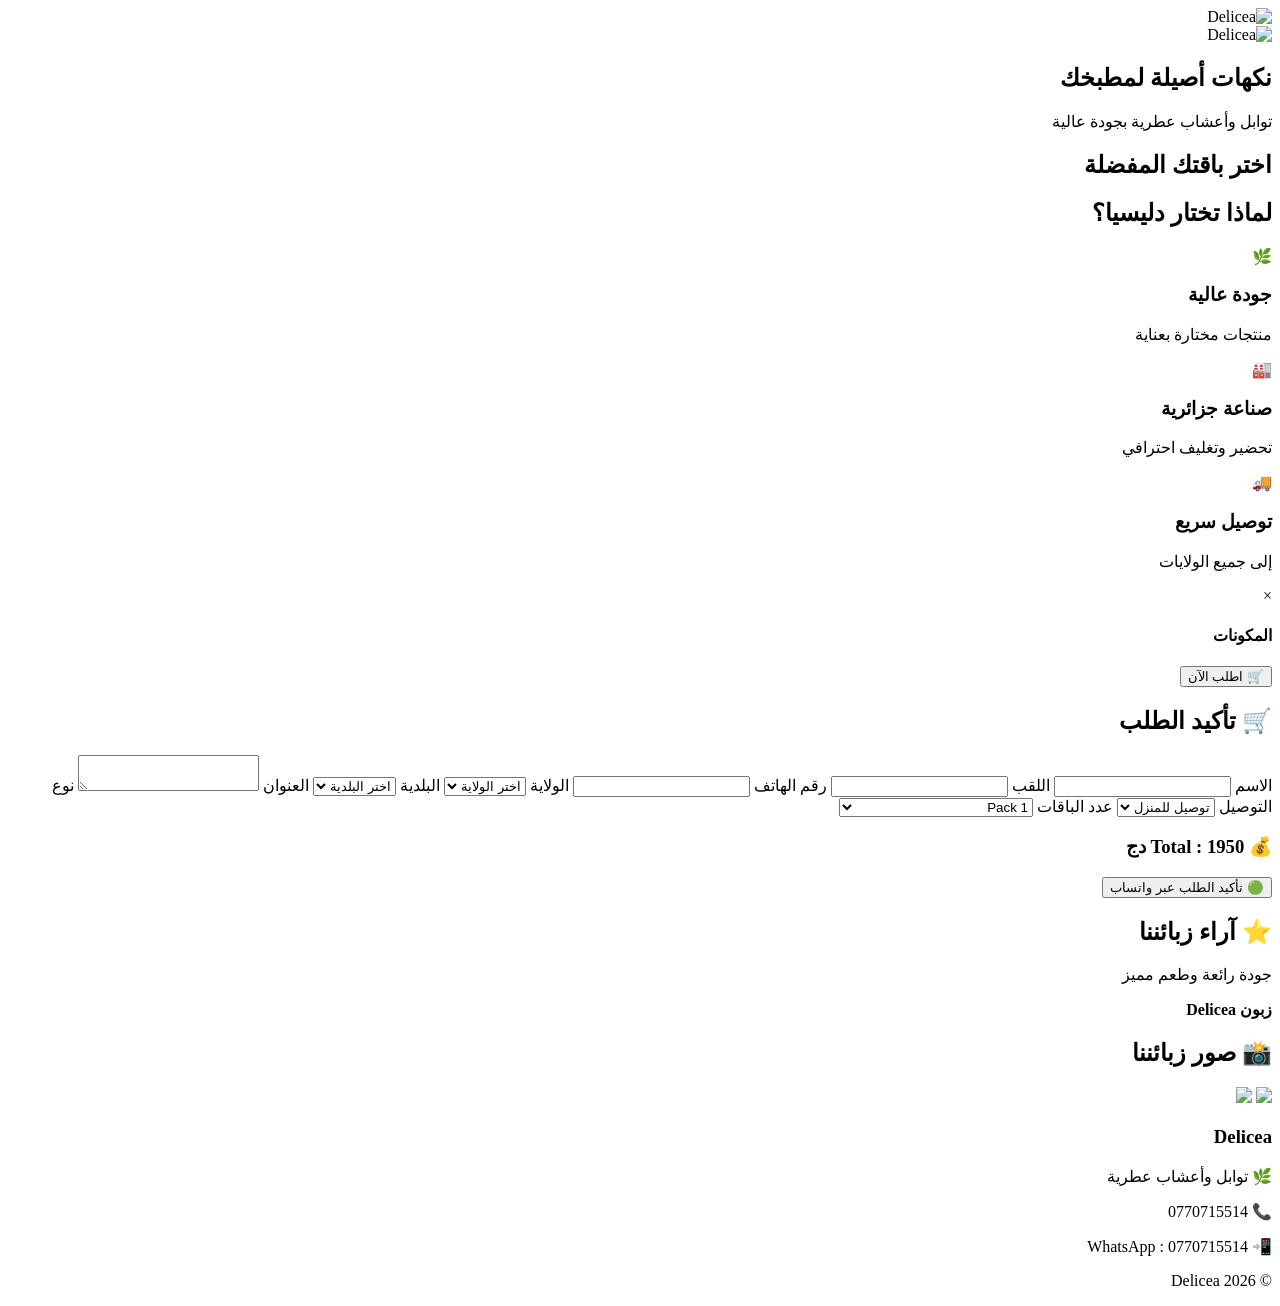
==== index.html @ 6dccf9ee "Update index.html" ====
<!DOCTYPE html>
<html lang="fr" dir="rtl">

<head>

<meta charset="UTF-8">

<meta name="viewport" content="width=device-width, initial-scale=1.0">

<title>Delicea - Épices & Saveurs</title>

<link rel="stylesheet" href="css/style.css">

</head>


<body>


<!-- LOGO -->

<header>

<div class="logo">

<img src="images/logo.png" alt="Delicea">

</div>

</header>





<!-- BANNIERE -->

<section class="banner">

<img src="images/banner.jpg" alt="Delicea">

<div class="banner-text">

<h1>
نكهات أصيلة لمطبخك
</h1>

<p>
توابل وأعشاب عطرية بجودة عالية
</p>

</div>

</section>






<!-- PACKS -->

<section class="packs">

<h2>
اختر باقتك المفضلة
</h2>


<div id="packs-container">

</div>


</section>







<!-- POURQUOI DELICEA -->


<section class="why">


<h2>
لماذا تختار دليسيا؟
</h2>



<div class="why-box">


<div>

🌿

<h3>
جودة عالية
</h3>

<p>
منتجات مختارة بعناية
</p>

</div>




<div>

🏭

<h3>
صناعة جزائرية
</h3>

<p>
تحضير وتغليف احترافي
</p>

</div>




<div>

🚚

<h3>
توصيل سريع
</h3>

<p>
إلى جميع الولايات
</p>

</div>



</div>


</section>









<!-- DETAIL PACK -->

<div id="pack-modal" class="modal">


<div class="modal-content">


<span class="close">
×
</span>


<img id="modal-image">


<h2 id="modal-name"></h2>


<h3 id="modal-price"></h3>


<p id="modal-description"></p>


<h4>
المكونات
</h4>


<ul id="modal-composition">

</ul>



<button id="modal-order">

🛒 اطلب الآن

</button>



</div>


</div>









<!-- COMMANDE -->


<section class="order" id="commande">


<h2>
🛒 تأكيد الطلب
</h2>




<form id="order-form">


<label>
الاسم
</label>

<input id="nom" type="text" required>




<label>
اللقب
</label>

<input id="prenom" type="text" required>





<label>
رقم الهاتف
</label>

<input id="telephone" type="tel" required>





<label>
الولاية
</label>


<select id="wilaya">

<option>
اختر الولاية
</option>

</select>






<label>
البلدية
</label>


<select id="commune">

<option>
اختر البلدية
</option>

</select>







<label>
العنوان
</label>


<textarea id="adresse"></textarea>







<label>
نوع التوصيل
</label>


<select id="livraison">


<option value="home">
توصيل للمنزل
</option>


<option value="point">
نقطة استلام
</option>


</select>







<label>
عدد الباقات
</label>



<select id="quantity">


<option value="1">
1 Pack
</option>


<option value="2">
2 Packs (خصم 20٪ على التوصيل)
</option>


<option value="3">
3 Packs (خصم 30٪ على التوصيل)
</option>


</select>






<h3>

💰 Total :

<span id="total">
1950
</span>

دج

</h3>







<button type="submit">

🟢 تأكيد الطلب عبر واتساب

</button>



</form>


</section>








<!-- AVIS -->


<section class="reviews">


<h2>
⭐ آراء زبائننا
</h2>


<div class="review-box">

<p>
جودة رائعة وطعم مميز
</p>


<strong>
زبون Delicea
</strong>


</div>


</section>







<!-- PHOTOS CLIENTS -->


<section class="customers">


<h2>
📸 صور زبائننا
</h2>



<div id="customer-images">


<img src="images/client1.jpg">


<img src="images/client2.jpg">



</div>


</section>









<!-- FOOTER -->


<footer>


<h3>
Delicea
</h3>


<p>
🌿 توابل وأعشاب عطرية
</p>


<p>
📞 0770715514
</p>


<p>
📲 WhatsApp : 0770715514
</p>


<p>
© Delicea 2026
</p>


</footer>








<!-- JAVASCRIPT -->


<script src="js/wilayas.js"></script>

<script src="js/communes.js"></script>

<script src="js/delivery.js"></script>

<script src="js/packs.js"></script>

<script src="js/app.js"></script>



</body>

</html>
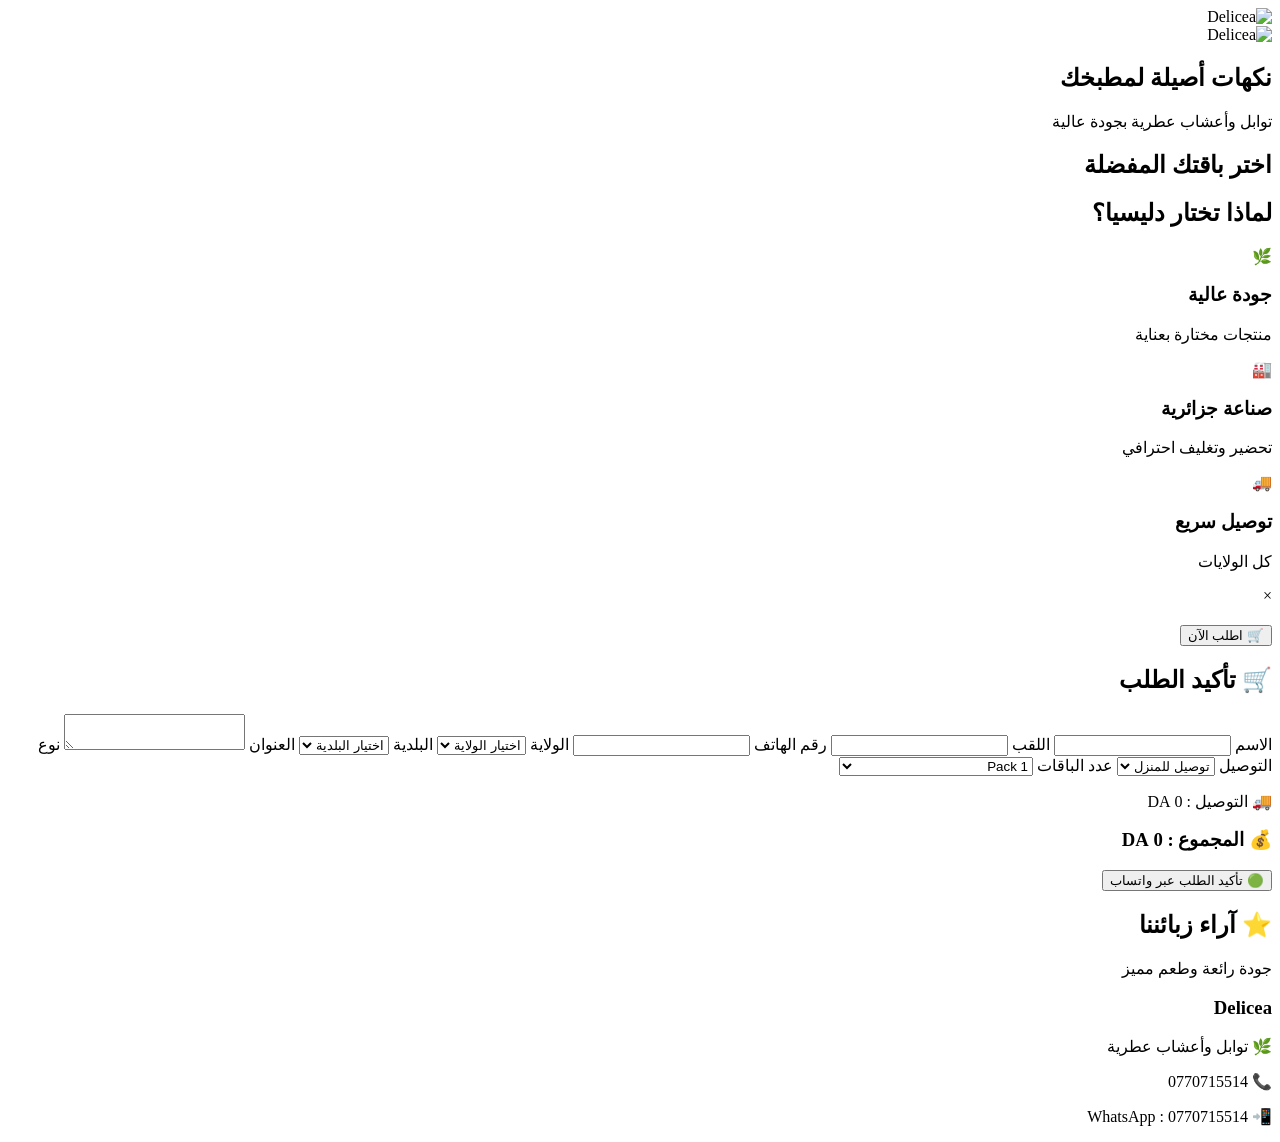
==== commit bc927ca2: "Update index.html" ====
--- a/index.html
+++ b/index.html
@@ -17,8 +17,6 @@
 <body>
 
 
-<!-- LOGO -->
-
 <header>
 
 <div class="logo">
@@ -32,8 +30,6 @@
 
 
 
-
-<!-- BANNIERE -->
 
 <section class="banner">
 
@@ -58,7 +54,6 @@
 
 
 
-<!-- PACKS -->
 
 <section class="packs">
 
@@ -80,69 +75,36 @@
 
 
 
-<!-- POURQUOI DELICEA -->
-
 
 <section class="why">
-
 
 <h2>
 لماذا تختار دليسيا؟
 </h2>
 
 
-
 <div class="why-box">
 
 
 <div>
-
 🌿
-
-<h3>
-جودة عالية
-</h3>
-
-<p>
-منتجات مختارة بعناية
-</p>
-
-</div>
-
-
+<h3>جودة عالية</h3>
+<p>منتجات مختارة بعناية</p>
+</div>
 
 
 <div>
-
 🏭
-
-<h3>
-صناعة جزائرية
-</h3>
-
-<p>
-تحضير وتغليف احترافي
-</p>
-
-</div>
-
-
+<h3>صناعة جزائرية</h3>
+<p>تحضير وتغليف احترافي</p>
+</div>
 
 
 <div>
-
 🚚
-
-<h3>
-توصيل سريع
-</h3>
-
-<p>
-إلى جميع الولايات
-</p>
-
-</div>
-
+<h3>توصيل سريع</h3>
+<p>كل الولايات</p>
+</div>
 
 
 </div>
@@ -157,8 +119,7 @@
 
 
 
-
-<!-- DETAIL PACK -->
+<!-- DETAILS PACK -->
 
 <div id="pack-modal" class="modal">
 
@@ -176,30 +137,17 @@
 
 <h2 id="modal-name"></h2>
 
-
 <h3 id="modal-price"></h3>
 
-
 <p id="modal-description"></p>
 
 
-<h4>
-المكونات
-</h4>
-
-
-<ul id="modal-composition">
-
-</ul>
-
+<ul id="modal-composition"></ul>
 
 
 <button id="modal-order">
-
 🛒 اطلب الآن
-
 </button>
-
 
 
 </div>
@@ -235,7 +183,7 @@
 الاسم
 </label>
 
-<input id="nom" type="text" required>
+<input id="nom" required>
 
 
 
@@ -244,8 +192,7 @@
 اللقب
 </label>
 
-<input id="prenom" type="text" required>
-
+<input id="prenom" required>
 
 
 
@@ -254,7 +201,8 @@
 رقم الهاتف
 </label>
 
-<input id="telephone" type="tel" required>
+<input id="telephone" required>
+
 
 
 
@@ -268,7 +216,7 @@
 <select id="wilaya">
 
 <option>
-اختر الولاية
+اختيار الولاية
 </option>
 
 </select>
@@ -278,6 +226,7 @@
 
 
 
+
 <label>
 البلدية
 </label>
@@ -286,7 +235,7 @@
 <select id="commune">
 
 <option>
-اختر البلدية
+اختيار البلدية
 </option>
 
 </select>
@@ -303,6 +252,7 @@
 
 
 <textarea id="adresse"></textarea>
+
 
 
 
@@ -323,8 +273,8 @@
 </option>
 
 
-<option value="point">
-نقطة استلام
+<option value="bureau">
+مكتب
 </option>
 
 
@@ -336,10 +286,11 @@
 
 
 
+
+
 <label>
 عدد الباقات
 </label>
-
 
 
 <select id="quantity">
@@ -367,16 +318,26 @@
 
 
 
+
+<p>
+🚚 التوصيل :
+<span id="livraison-prix">
+0 DA
+</span>
+</p>
+
+
+
+
+
 <h3>
 
-💰 Total :
+💰 المجموع :
 
 <span id="total">
-1950
+0 DA
 </span>
 
-دج
-
 </h3>
 
 
@@ -392,7 +353,6 @@
 </button>
 
 
-
 </form>
 
 
@@ -403,9 +363,6 @@
 
 
 
-
-
-<!-- AVIS -->
 
 
 <section class="reviews">
@@ -418,15 +375,7 @@
 
 <div class="review-box">
 
-<p>
 جودة رائعة وطعم مميز
-</p>
-
-
-<strong>
-زبون Delicea
-</strong>
-
 
 </div>
 
@@ -438,43 +387,6 @@
 
 
 
-
-<!-- PHOTOS CLIENTS -->
-
-
-<section class="customers">
-
-
-<h2>
-📸 صور زبائننا
-</h2>
-
-
-
-<div id="customer-images">
-
-
-<img src="images/client1.jpg">
-
-
-<img src="images/client2.jpg">
-
-
-
-</div>
-
-
-</section>
-
-
-
-
-
-
-
-
-
-<!-- FOOTER -->
 
 
 <footer>
@@ -500,11 +412,6 @@
 </p>
 
 
-<p>
-© Delicea 2026
-</p>
-
-
 </footer>
 
 
@@ -514,9 +421,9 @@
 
 
 
+
 <!-- JAVASCRIPT -->
 
-
 <script src="js/wilayas.js"></script>
 
 <script src="js/communes.js"></script>
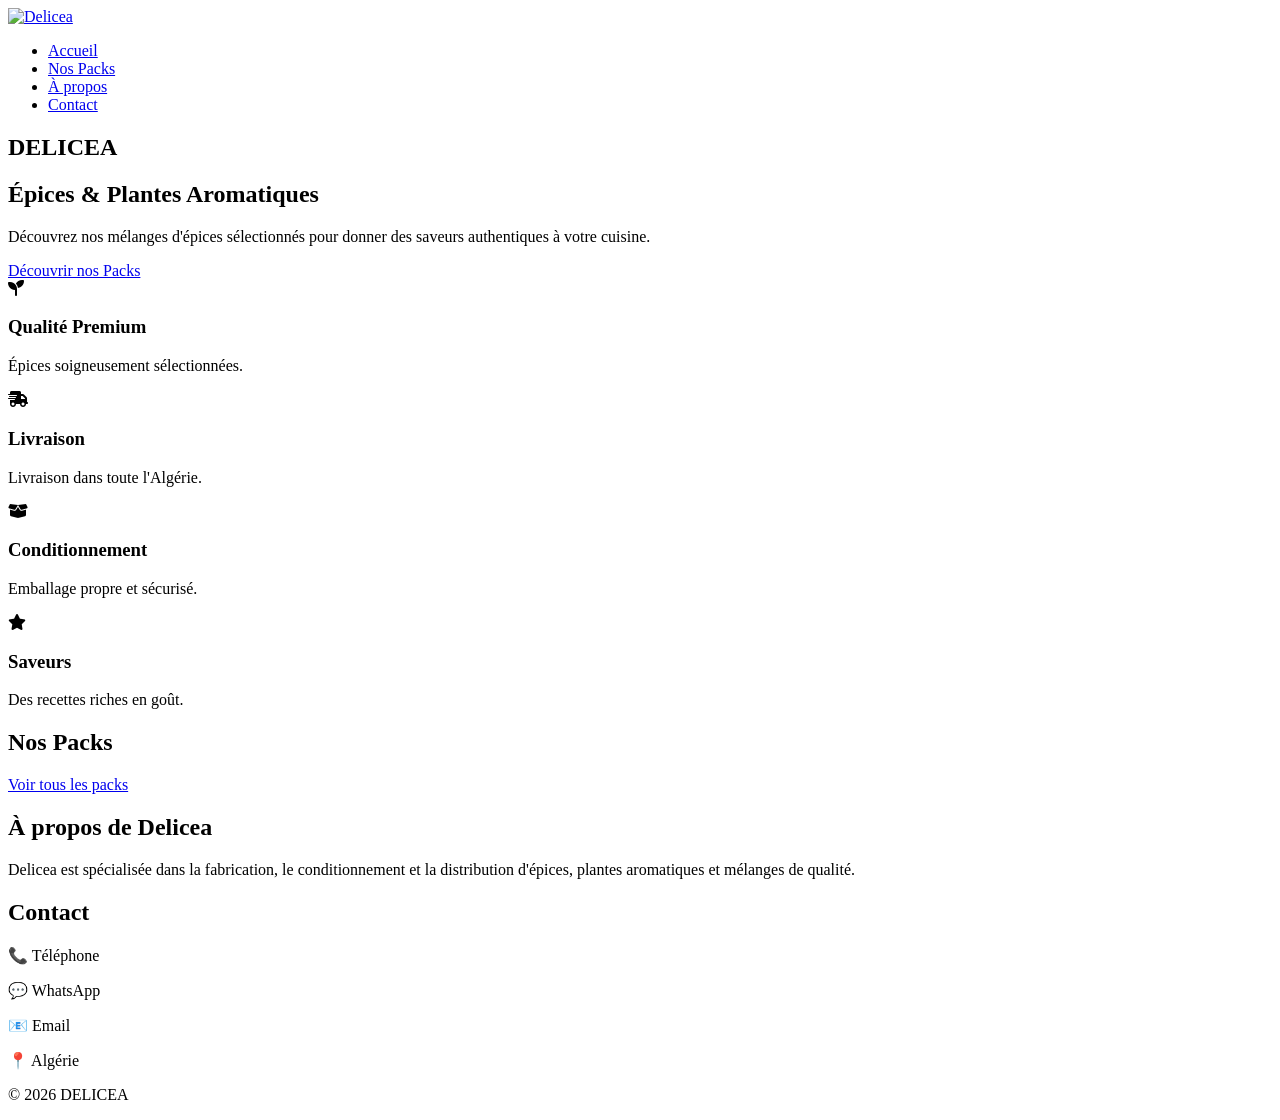
==== commit 372b9597: "Update index.html" ====
--- a/index.html
+++ b/index.html
@@ -1,441 +1,267 @@
 <!DOCTYPE html>
-<html lang="fr" dir="rtl">
-
+<html lang="fr">
 <head>
-
-<meta charset="UTF-8">
-
-<meta name="viewport" content="width=device-width, initial-scale=1.0">
-
-<title>Delicea - Épices & Saveurs</title>
-
-<link rel="stylesheet" href="css/style.css">
-
+    <meta charset="UTF-8">
+    <meta name="viewport" content="width=device-width, initial-scale=1.0">
+
+    <title>Delicea | Épices & Plantes Aromatiques</title>
+
+    <meta name="description" content="Delicea - Fabrication et conditionnement d'épices, herbes aromatiques et mélanges d'épices en Algérie.">
+
+    <link rel="stylesheet" href="css/style.css">
+
+    <!-- Google Fonts -->
+    <link href="https://fonts.googleapis.com/css2?family=Poppins:wght@300;400;500;600;700&display=swap" rel="stylesheet">
+
+    <!-- Font Awesome -->
+    <link rel="stylesheet"
+    href="https://cdnjs.cloudflare.com/ajax/libs/font-awesome/6.7.2/css/all.min.css">
 </head>
 
-
 <body>
 
+<!-- ================= HEADER ================= -->
 
 <header>
 
-<div class="logo">
-
-<img src="images/logo.png" alt="Delicea">
-
-</div>
+    <div class="container">
+
+        <a href="index.html" class="logo">
+            <img src="images/logo.png" alt="Delicea">
+        </a>
+
+        <nav>
+
+            <ul>
+
+                <li><a href="index.html">Accueil</a></li>
+
+                <li><a href="packs.html">Nos Packs</a></li>
+
+                <li><a href="#about">À propos</a></li>
+
+                <li><a href="#contact">Contact</a></li>
+
+            </ul>
+
+        </nav>
+
+    </div>
 
 </header>
 
-
-
-
-
-<section class="banner">
-
-<img src="images/banner.jpg" alt="Delicea">
-
-<div class="banner-text">
-
-<h1>
-نكهات أصيلة لمطبخك
-</h1>
-
-<p>
-توابل وأعشاب عطرية بجودة عالية
-</p>
-
-</div>
-
-</section>
-
-
-
-
-
-
-
-<section class="packs">
-
-<h2>
-اختر باقتك المفضلة
-</h2>
-
-
-<div id="packs-container">
-
-</div>
-
-
-</section>
-
-
-
-
-
-
-
-
-<section class="why">
-
-<h2>
-لماذا تختار دليسيا؟
-</h2>
-
-
-<div class="why-box">
-
-
-<div>
-🌿
-<h3>جودة عالية</h3>
-<p>منتجات مختارة بعناية</p>
-</div>
-
-
-<div>
-🏭
-<h3>صناعة جزائرية</h3>
-<p>تحضير وتغليف احترافي</p>
-</div>
-
-
-<div>
-🚚
-<h3>توصيل سريع</h3>
-<p>كل الولايات</p>
-</div>
-
-
-</div>
-
-
-</section>
-
-
-
-
-
-
-
-
-<!-- DETAILS PACK -->
-
-<div id="pack-modal" class="modal">
-
-
-<div class="modal-content">
-
-
-<span class="close">
-×
-</span>
-
-
-<img id="modal-image">
-
-
-<h2 id="modal-name"></h2>
-
-<h3 id="modal-price"></h3>
-
-<p id="modal-description"></p>
-
-
-<ul id="modal-composition"></ul>
-
-
-<button id="modal-order">
-🛒 اطلب الآن
-</button>
-
-
-</div>
-
-
-</div>
-
-
-
-
-
-
-
-
-
-<!-- COMMANDE -->
-
-
-<section class="order" id="commande">
-
-
-<h2>
-🛒 تأكيد الطلب
-</h2>
-
-
-
-
-<form id="order-form">
-
-
-<label>
-الاسم
-</label>
-
-<input id="nom" required>
-
-
-
-
-<label>
-اللقب
-</label>
-
-<input id="prenom" required>
-
-
-
-
-<label>
-رقم الهاتف
-</label>
-
-<input id="telephone" required>
-
-
-
-
-
-
-<label>
-الولاية
-</label>
-
-
-<select id="wilaya">
-
-<option>
-اختيار الولاية
-</option>
-
-</select>
-
-
-
-
-
-
-
-<label>
-البلدية
-</label>
-
-
-<select id="commune">
-
-<option>
-اختيار البلدية
-</option>
-
-</select>
-
-
-
-
-
-
-
-<label>
-العنوان
-</label>
-
-
-<textarea id="adresse"></textarea>
-
-
-
-
-
-
-
-
-<label>
-نوع التوصيل
-</label>
-
-
-<select id="livraison">
-
-
-<option value="home">
-توصيل للمنزل
-</option>
-
-
-<option value="bureau">
-مكتب
-</option>
-
-
-</select>
-
-
-
-
-
-
-
-
-
-<label>
-عدد الباقات
-</label>
-
-
-<select id="quantity">
-
-
-<option value="1">
-1 Pack
-</option>
-
-
-<option value="2">
-2 Packs (خصم 20٪ على التوصيل)
-</option>
-
-
-<option value="3">
-3 Packs (خصم 30٪ على التوصيل)
-</option>
-
-
-</select>
-
-
-
-
-
-
-
-<p>
-🚚 التوصيل :
-<span id="livraison-prix">
-0 DA
-</span>
-</p>
-
-
-
-
-
-<h3>
-
-💰 المجموع :
-
-<span id="total">
-0 DA
-</span>
-
-</h3>
-
-
-
-
-
-
-
-<button type="submit">
-
-🟢 تأكيد الطلب عبر واتساب
-
-</button>
-
-
-</form>
-
-
-</section>
-
-
-
-
-
-
-
-
-<section class="reviews">
-
-
-<h2>
-⭐ آراء زبائننا
-</h2>
-
-
-<div class="review-box">
-
-جودة رائعة وطعم مميز
-
-</div>
-
-
-</section>
-
-
-
-
-
-
-
+<!-- ================= HERO ================= -->
+
+<section class="hero">
+
+    <div class="overlay"></div>
+
+    <div class="hero-content">
+
+        <h1>
+            DELICEA
+        </h1>
+
+        <h2>
+            Épices & Plantes Aromatiques
+        </h2>
+
+        <p>
+
+            Découvrez nos mélanges d'épices sélectionnés
+            pour donner des saveurs authentiques à votre cuisine.
+
+        </p>
+
+        <a href="packs.html" class="btn">
+
+            Découvrir nos Packs
+
+        </a>
+
+    </div>
+
+</section>
+
+<!-- ================= AVANTAGES ================= -->
+
+<section class="advantages">
+
+    <div class="container">
+
+        <div class="box">
+
+            <i class="fa-solid fa-seedling"></i>
+
+            <h3>Qualité Premium</h3>
+
+            <p>
+
+                Épices soigneusement sélectionnées.
+
+            </p>
+
+        </div>
+
+        <div class="box">
+
+            <i class="fa-solid fa-truck-fast"></i>
+
+            <h3>Livraison</h3>
+
+            <p>
+
+                Livraison dans toute l'Algérie.
+
+            </p>
+
+        </div>
+
+        <div class="box">
+
+            <i class="fa-solid fa-box-open"></i>
+
+            <h3>Conditionnement</h3>
+
+            <p>
+
+                Emballage propre et sécurisé.
+
+            </p>
+
+        </div>
+
+        <div class="box">
+
+            <i class="fa-solid fa-star"></i>
+
+            <h3>Saveurs</h3>
+
+            <p>
+
+                Des recettes riches en goût.
+
+            </p>
+
+        </div>
+
+    </div>
+
+</section>
+
+<!-- ================= PACKS ================= -->
+
+<section class="home-packs">
+
+    <div class="container">
+
+        <h2>
+
+            Nos Packs
+
+        </h2>
+
+        <div id="packsAccueil" class="cards">
+
+            <!-- Les packs seront ajoutés automatiquement -->
+
+        </div>
+
+        <div class="center">
+
+            <a href="packs.html" class="btn">
+
+                Voir tous les packs
+
+            </a>
+
+        </div>
+
+    </div>
+
+</section>
+
+<!-- ================= A PROPOS ================= -->
+
+<section id="about" class="about">
+
+    <div class="container">
+
+        <h2>
+
+            À propos de Delicea
+
+        </h2>
+
+        <p>
+
+            Delicea est spécialisée dans la fabrication,
+            le conditionnement et la distribution d'épices,
+            plantes aromatiques et mélanges de qualité.
+
+        </p>
+
+    </div>
+
+</section>
+
+<!-- ================= CONTACT ================= -->
+
+<section id="contact" class="contact">
+
+    <div class="container">
+
+        <h2>
+
+            Contact
+
+        </h2>
+
+        <p>
+
+            📞 Téléphone
+
+        </p>
+
+        <p>
+
+            💬 WhatsApp
+
+        </p>
+
+        <p>
+
+            📧 Email
+
+        </p>
+
+        <p>
+
+            📍 Algérie
+
+        </p>
+
+    </div>
+
+</section>
+
+<!-- ================= FOOTER ================= -->
 
 <footer>
 
-
-<h3>
-Delicea
-</h3>
-
-
-<p>
-🌿 توابل وأعشاب عطرية
-</p>
-
-
-<p>
-📞 0770715514
-</p>
-
-
-<p>
-📲 WhatsApp : 0770715514
-</p>
-
+    <p>
+
+        © 2026 DELICEA
+
+    </p>
 
 </footer>
 
-
-
-
-
-
-
-
-
-<!-- JAVASCRIPT -->
-
-<script src="js/wilayas.js"></script>
-
-<script src="js/communes.js"></script>
-
-<script src="js/delivery.js"></script>
+<!-- Scripts -->
 
 <script src="js/packs.js"></script>
 
 <script src="js/app.js"></script>
 
-
-
 </body>
-
 </html>
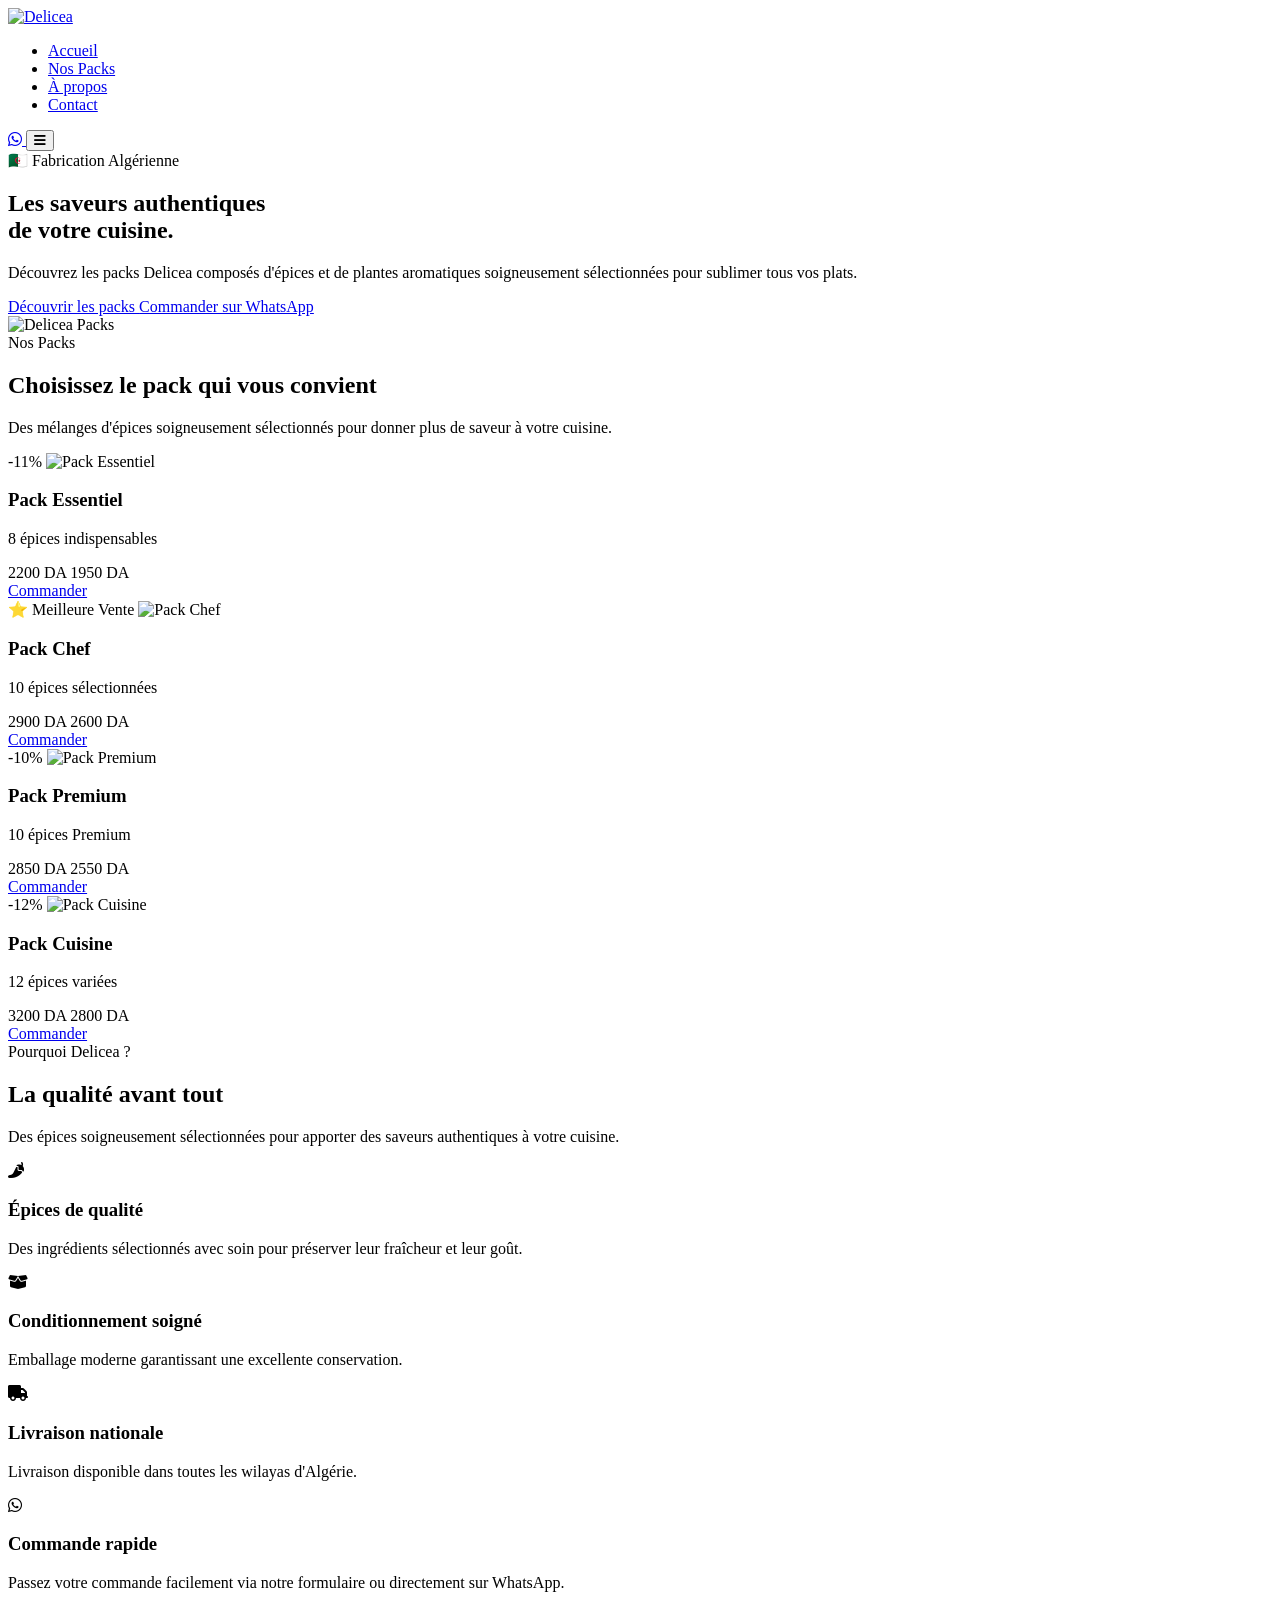
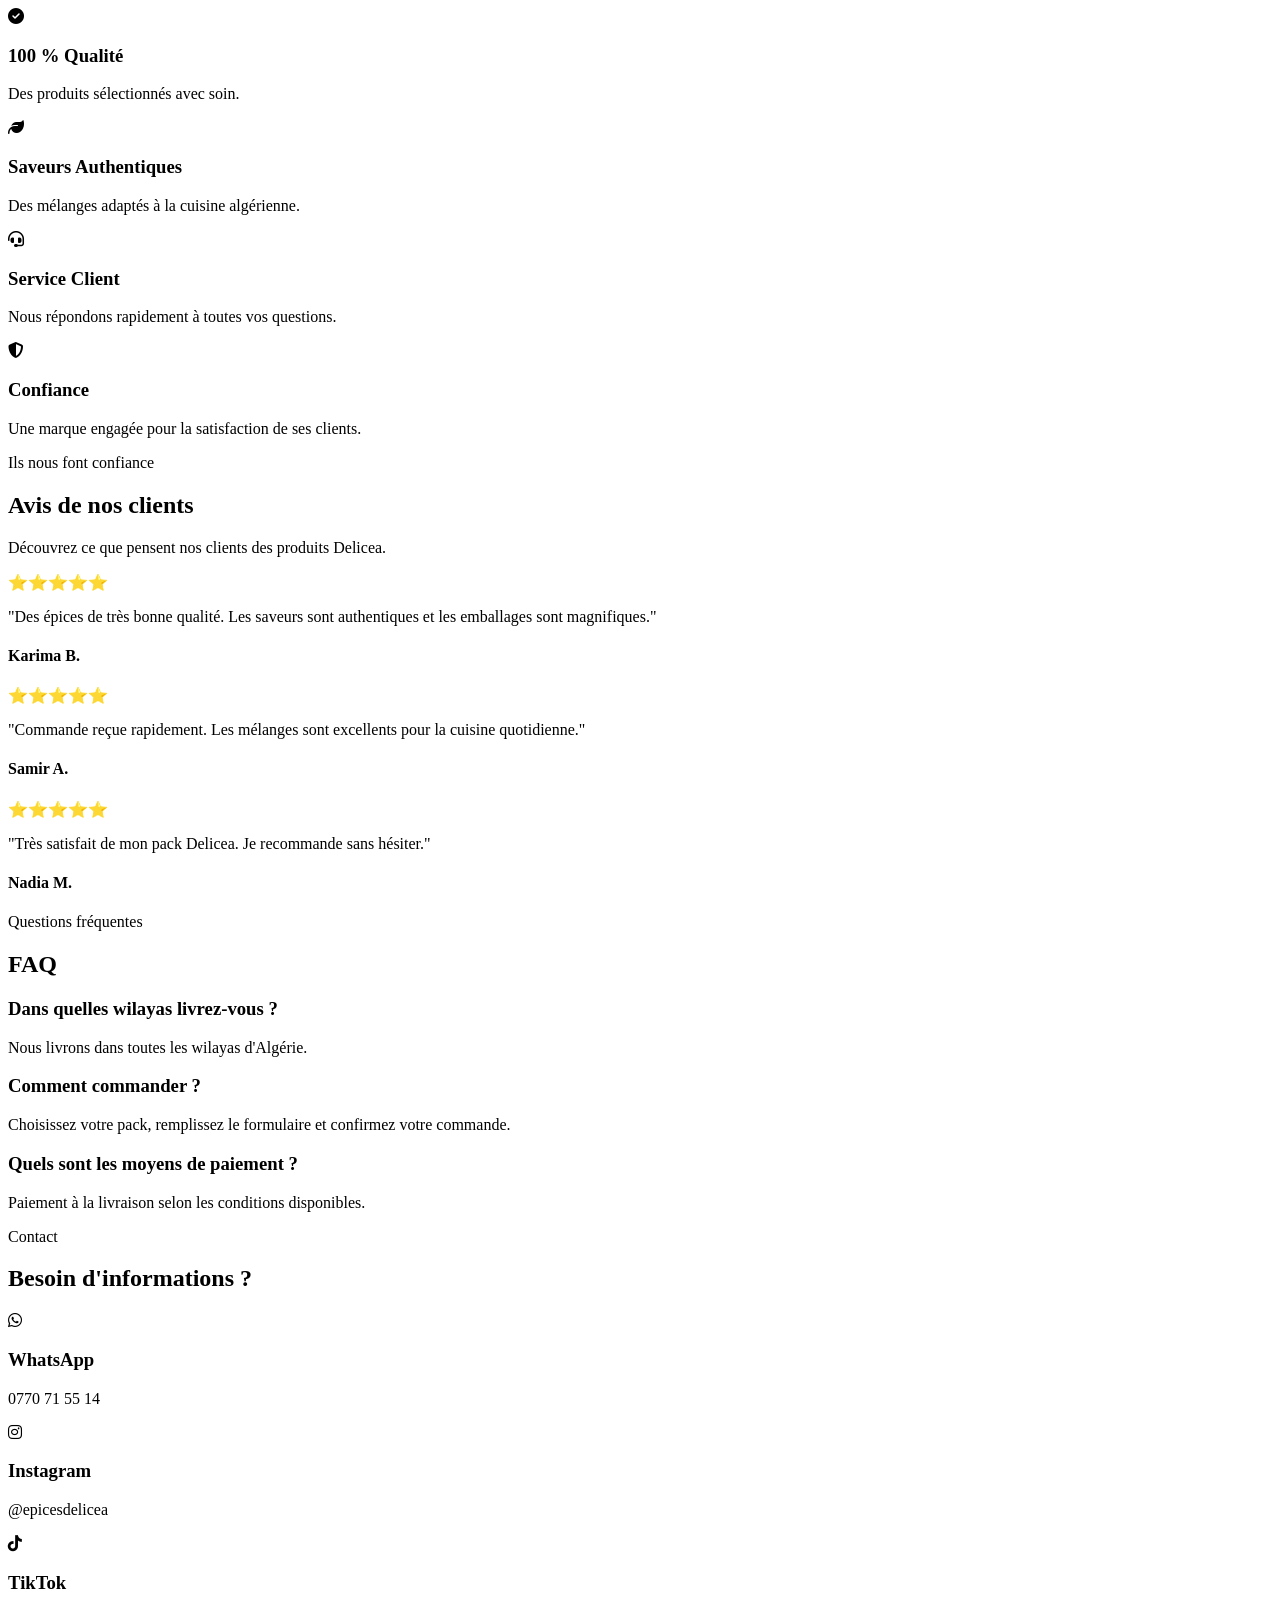
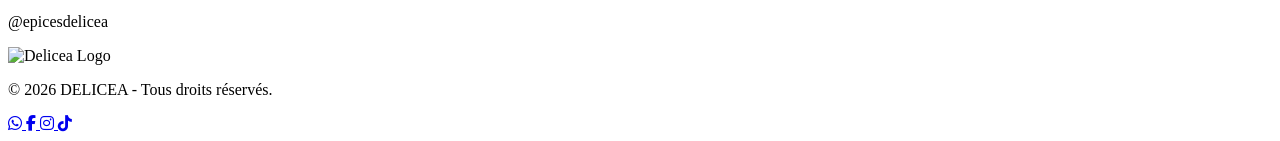
==== commit 3a7b3521: "Update index.html" ====
--- a/index.html
+++ b/index.html
@@ -1,33 +1,42 @@
 <!DOCTYPE html>
 <html lang="fr">
+
 <head>
+
     <meta charset="UTF-8">
     <meta name="viewport" content="width=device-width, initial-scale=1.0">
 
-    <title>Delicea | Épices & Plantes Aromatiques</title>
-
-    <meta name="description" content="Delicea - Fabrication et conditionnement d'épices, herbes aromatiques et mélanges d'épices en Algérie.">
+    <title>DELICEA | Épices & Plantes Aromatiques</title>
+
+    <meta name="description"
+        content="Delicea - Fabrication et conditionnement d'épices, plantes aromatiques et produits alimentaires en Algérie.">
 
     <link rel="stylesheet" href="css/style.css">
 
-    <!-- Google Fonts -->
-    <link href="https://fonts.googleapis.com/css2?family=Poppins:wght@300;400;500;600;700&display=swap" rel="stylesheet">
-
-    <!-- Font Awesome -->
+    <link rel="preconnect" href="https://fonts.googleapis.com">
+
+    <link rel="preconnect" href="https://fonts.gstatic.com" crossorigin>
+
+    <link href="https://fonts.googleapis.com/css2?family=Cairo:wght@300;400;600;700&family=Poppins:wght@300;400;500;600;700&display=swap"
+        rel="stylesheet">
+
     <link rel="stylesheet"
-    href="https://cdnjs.cloudflare.com/ajax/libs/font-awesome/6.7.2/css/all.min.css">
+        href="https://cdnjs.cloudflare.com/ajax/libs/font-awesome/6.6.0/css/all.min.css">
+
 </head>
 
 <body>
 
 <!-- ================= HEADER ================= -->
 
-<header>
+<header class="header">
 
     <div class="container">
 
         <a href="index.html" class="logo">
+
             <img src="images/logo.png" alt="Delicea">
+
         </a>
 
         <nav>
@@ -36,7 +45,7 @@
 
                 <li><a href="index.html">Accueil</a></li>
 
-                <li><a href="packs.html">Nos Packs</a></li>
+                <li><a href="#packs">Nos Packs</a></li>
 
                 <li><a href="#about">À propos</a></li>
 
@@ -46,6 +55,22 @@
 
         </nav>
 
+        <div class="header-icons">
+
+            <a href="https://wa.me/213770715514">
+
+                <i class="fab fa-whatsapp"></i>
+
+            </a>
+
+            <button id="menu-btn">
+
+                <i class="fas fa-bars"></i>
+
+            </button>
+
+        </div>
+
     </div>
 
 </header>
@@ -54,212 +79,545 @@
 
 <section class="hero">
 
-    <div class="overlay"></div>
-
-    <div class="hero-content">
-
-        <h1>
-            DELICEA
-        </h1>
-
-        <h2>
-            Épices & Plantes Aromatiques
-        </h2>
+    <div class="container hero-content">
+
+        <div class="hero-text">
+
+            <span class="badge">
+
+                🇩🇿 Fabrication Algérienne
+
+            </span>
+
+            <h1>
+
+                Les saveurs authentiques<br>
+
+                de votre cuisine.
+
+            </h1>
+
+            <p>
+
+                Découvrez les packs Delicea composés d'épices et de plantes
+                aromatiques soigneusement sélectionnées pour sublimer tous vos
+                plats.
+
+            </p>
+
+            <div class="hero-buttons">
+
+                <a href="#packs" class="btn-primary">
+
+                    Découvrir les packs
+
+                </a>
+
+                <a href="https://wa.me/213770715514" class="btn-secondary">
+
+                    Commander sur WhatsApp
+
+                </a>
+
+            </div>
+
+        </div>
+
+        <div class="hero-image">
+
+            <img src="images/banner.png" alt="Delicea Packs">
+
+        </div>
+
+    </div>
+
+</section>
+<!-- ================= NOS PACKS ================= -->
+
+<section class="packs" id="packs">
+
+    <div class="container">
+
+        <div class="section-title">
+
+            <span>Nos Packs</span>
+
+            <h2>Choisissez le pack qui vous convient</h2>
+
+            <p>
+                Des mélanges d'épices soigneusement sélectionnés pour donner
+                plus de saveur à votre cuisine.
+            </p>
+
+        </div>
+
+        <div class="packs-grid">
+
+            <!-- Pack 1 -->
+
+            <div class="pack-card">
+
+                <span class="promo">-11%</span>
+
+                <img src="images/packs/pack1.png" alt="Pack Essentiel">
+
+                <h3>Pack Essentiel</h3>
+
+                <p>8 épices indispensables</p>
+
+                <div class="price">
+
+                    <span class="old-price">2200 DA</span>
+
+                    <span class="new-price">1950 DA</span>
+
+                </div>
+
+                <a href="produit.html?id=1" class="btn-pack">
+
+                    Commander
+
+                </a>
+
+            </div>
+
+            <!-- Pack 2 -->
+
+            <div class="pack-card best">
+
+                <span class="best-badge">
+
+                    ⭐ Meilleure Vente
+
+                </span>
+
+                <img src="images/packs/pack2.png" alt="Pack Chef">
+
+                <h3>Pack Chef</h3>
+
+                <p>10 épices sélectionnées</p>
+
+                <div class="price">
+
+                    <span class="old-price">2900 DA</span>
+
+                    <span class="new-price">2600 DA</span>
+
+                </div>
+
+                <a href="produit.html?id=2" class="btn-pack">
+
+                    Commander
+
+                </a>
+
+            </div>
+
+            <!-- Pack 3 -->
+
+            <div class="pack-card">
+
+                <span class="promo">-10%</span>
+
+                <img src="images/packs/pack3.png" alt="Pack Premium">
+
+                <h3>Pack Premium</h3>
+
+                <p>10 épices Premium</p>
+
+                <div class="price">
+
+                    <span class="old-price">2850 DA</span>
+
+                    <span class="new-price">2550 DA</span>
+
+                </div>
+
+                <a href="produit.html?id=3" class="btn-pack">
+
+                    Commander
+
+                </a>
+
+            </div>
+
+            <!-- Pack 4 -->
+
+            <div class="pack-card">
+
+                <span class="promo">-12%</span>
+
+                <img src="images/packs/pack4.png" alt="Pack Cuisine">
+
+                <h3>Pack Cuisine</h3>
+
+                <p>12 épices variées</p>
+
+                <div class="price">
+
+                    <span class="old-price">3200 DA</span>
+
+                    <span class="new-price">2800 DA</span>
+
+                </div>
+
+                <a href="produit.html?id=4" class="btn-pack">
+
+                    Commander
+
+                </a>
+
+            </div>
+
+        </div>
+
+    </div>
+
+</section>
+<!-- ================= POURQUOI CHOISIR DELICEA ================= -->
+
+<section class="advantages" id="about">
+
+    <div class="container">
+
+        <div class="section-title">
+
+            <span>Pourquoi Delicea ?</span>
+
+            <h2>La qualité avant tout</h2>
+
+            <p>
+                Des épices soigneusement sélectionnées pour apporter des saveurs
+                authentiques à votre cuisine.
+            </p>
+
+        </div>
+
+        <div class="advantages-grid">
+
+            <div class="advantage-card">
+
+                <i class="fas fa-pepper-hot"></i>
+
+                <h3>Épices de qualité</h3>
+
+                <p>
+                    Des ingrédients sélectionnés avec soin pour préserver leur
+                    fraîcheur et leur goût.
+                </p>
+
+            </div>
+
+            <div class="advantage-card">
+
+                <i class="fas fa-box-open"></i>
+
+                <h3>Conditionnement soigné</h3>
+
+                <p>
+                    Emballage moderne garantissant une excellente conservation.
+                </p>
+
+            </div>
+
+            <div class="advantage-card">
+
+                <i class="fas fa-truck"></i>
+
+                <h3>Livraison nationale</h3>
+
+                <p>
+                    Livraison disponible dans toutes les wilayas d'Algérie.
+                </p>
+
+            </div>
+
+            <div class="advantage-card">
+
+                <i class="fab fa-whatsapp"></i>
+
+                <h3>Commande rapide</h3>
+
+                <p>
+                    Passez votre commande facilement via notre formulaire ou
+                    directement sur WhatsApp.
+                </p>
+
+            </div>
+
+        </div>
+
+    </div>
+
+</section>
+
+<!-- ================= NOS ENGAGEMENTS ================= -->
+
+<section class="engagements">
+
+    <div class="container">
+
+        <div class="engagement-box">
+
+            <div class="item">
+
+                <i class="fas fa-check-circle"></i>
+
+                <h3>100 % Qualité</h3>
+
+                <p>
+                    Des produits sélectionnés avec soin.
+                </p>
+
+            </div>
+
+            <div class="item">
+
+                <i class="fas fa-leaf"></i>
+
+                <h3>Saveurs Authentiques</h3>
+
+                <p>
+                    Des mélanges adaptés à la cuisine algérienne.
+                </p>
+
+            </div>
+
+            <div class="item">
+
+                <i class="fas fa-headset"></i>
+
+                <h3>Service Client</h3>
+
+                <p>
+                    Nous répondons rapidement à toutes vos questions.
+                </p>
+
+            </div>
+
+            <div class="item">
+
+                <i class="fas fa-shield-alt"></i>
+
+                <h3>Confiance</h3>
+
+                <p>
+                    Une marque engagée pour la satisfaction de ses clients.
+                </p>
+
+            </div>
+
+        </div>
+
+    </div>
+
+</section>
+<!-- ================= AVIS CLIENTS ================= -->
+
+<section class="testimonials">
+
+    <div class="container">
+
+        <div class="section-title">
+
+            <span>Ils nous font confiance</span>
+
+            <h2>Avis de nos clients</h2>
+
+            <p>
+                Découvrez ce que pensent nos clients des produits Delicea.
+            </p>
+
+        </div>
+
+        <div class="testimonials-grid">
+
+            <div class="testimonial-card">
+
+                <div class="stars">
+                    ⭐⭐⭐⭐⭐
+                </div>
+
+                <p>
+                    "Des épices de très bonne qualité. Les saveurs sont
+                    authentiques et les emballages sont magnifiques."
+                </p>
+
+                <h4>Karima B.</h4>
+
+            </div>
+
+            <div class="testimonial-card">
+
+                <div class="stars">
+                    ⭐⭐⭐⭐⭐
+                </div>
+
+                <p>
+                    "Commande reçue rapidement. Les mélanges sont excellents
+                    pour la cuisine quotidienne."
+                </p>
+
+                <h4>Samir A.</h4>
+
+            </div>
+
+            <div class="testimonial-card">
+
+                <div class="stars">
+                    ⭐⭐⭐⭐⭐
+                </div>
+
+                <p>
+                    "Très satisfait de mon pack Delicea. Je recommande
+                    sans hésiter."
+                </p>
+
+                <h4>Nadia M.</h4>
+
+            </div>
+
+        </div>
+
+    </div>
+
+</section>
+
+<!-- ================= FAQ ================= -->
+
+<section class="faq">
+
+    <div class="container">
+
+        <div class="section-title">
+
+            <span>Questions fréquentes</span>
+
+            <h2>FAQ</h2>
+
+        </div>
+
+        <div class="faq-item">
+
+            <h3>Dans quelles wilayas livrez-vous ?</h3>
+
+            <p>
+                Nous livrons dans toutes les wilayas d'Algérie.
+            </p>
+
+        </div>
+
+        <div class="faq-item">
+
+            <h3>Comment commander ?</h3>
+
+            <p>
+                Choisissez votre pack, remplissez le formulaire et confirmez votre commande.
+            </p>
+
+        </div>
+
+        <div class="faq-item">
+
+            <h3>Quels sont les moyens de paiement ?</h3>
+
+            <p>
+                Paiement à la livraison selon les conditions disponibles.
+            </p>
+
+        </div>
+
+    </div>
+
+</section>
+
+<!-- ================= CONTACT ================= -->
+
+<section class="contact" id="contact">
+
+    <div class="container">
+
+        <div class="section-title">
+
+            <span>Contact</span>
+
+            <h2>Besoin d'informations ?</h2>
+
+        </div>
+
+        <div class="contact-grid">
+
+            <div class="contact-card">
+
+                <i class="fab fa-whatsapp"></i>
+
+                <h3>WhatsApp</h3>
+
+                <p>0770 71 55 14</p>
+
+            </div>
+
+            <div class="contact-card">
+
+                <i class="fab fa-instagram"></i>
+
+                <h3>Instagram</h3>
+
+                <p>@epicesdelicea</p>
+
+            </div>
+
+            <div class="contact-card">
+
+                <i class="fab fa-tiktok"></i>
+
+                <h3>TikTok</h3>
+
+                <p>@epicesdelicea</p>
+
+            </div>
+
+        </div>
+
+    </div>
+
+</section>
+
+<!-- ================= FOOTER ================= -->
+
+<footer class="footer">
+
+    <div class="container">
+
+        <img src="images/logo.png" alt="Delicea Logo" class="footer-logo">
 
         <p>
-
-            Découvrez nos mélanges d'épices sélectionnés
-            pour donner des saveurs authentiques à votre cuisine.
-
+            © 2026 DELICEA - Tous droits réservés.
         </p>
 
-        <a href="packs.html" class="btn">
-
-            Découvrir nos Packs
-
-        </a>
-
-    </div>
-
-</section>
-
-<!-- ================= AVANTAGES ================= -->
-
-<section class="advantages">
-
-    <div class="container">
-
-        <div class="box">
-
-            <i class="fa-solid fa-seedling"></i>
-
-            <h3>Qualité Premium</h3>
-
-            <p>
-
-                Épices soigneusement sélectionnées.
-
-            </p>
-
-        </div>
-
-        <div class="box">
-
-            <i class="fa-solid fa-truck-fast"></i>
-
-            <h3>Livraison</h3>
-
-            <p>
-
-                Livraison dans toute l'Algérie.
-
-            </p>
-
-        </div>
-
-        <div class="box">
-
-            <i class="fa-solid fa-box-open"></i>
-
-            <h3>Conditionnement</h3>
-
-            <p>
-
-                Emballage propre et sécurisé.
-
-            </p>
-
-        </div>
-
-        <div class="box">
-
-            <i class="fa-solid fa-star"></i>
-
-            <h3>Saveurs</h3>
-
-            <p>
-
-                Des recettes riches en goût.
-
-            </p>
-
-        </div>
-
-    </div>
-
-</section>
-
-<!-- ================= PACKS ================= -->
-
-<section class="home-packs">
-
-    <div class="container">
-
-        <h2>
-
-            Nos Packs
-
-        </h2>
-
-        <div id="packsAccueil" class="cards">
-
-            <!-- Les packs seront ajoutés automatiquement -->
-
-        </div>
-
-        <div class="center">
-
-            <a href="packs.html" class="btn">
-
-                Voir tous les packs
-
+        <div class="socials">
+
+            <a href="https://wa.me/213770715514">
+                <i class="fab fa-whatsapp"></i>
             </a>
 
-        </div>
-
-    </div>
-
-</section>
-
-<!-- ================= A PROPOS ================= -->
-
-<section id="about" class="about">
-
-    <div class="container">
-
-        <h2>
-
-            À propos de Delicea
-
-        </h2>
-
-        <p>
-
-            Delicea est spécialisée dans la fabrication,
-            le conditionnement et la distribution d'épices,
-            plantes aromatiques et mélanges de qualité.
-
-        </p>
-
-    </div>
-
-</section>
-
-<!-- ================= CONTACT ================= -->
-
-<section id="contact" class="contact">
-
-    <div class="container">
-
-        <h2>
-
-            Contact
-
-        </h2>
-
-        <p>
-
-            📞 Téléphone
-
-        </p>
-
-        <p>
-
-            💬 WhatsApp
-
-        </p>
-
-        <p>
-
-            📧 Email
-
-        </p>
-
-        <p>
-
-            📍 Algérie
-
-        </p>
-
-    </div>
-
-</section>
-
-<!-- ================= FOOTER ================= -->
-
-<footer>
-
-    <p>
-
-        © 2026 DELICEA
-
-    </p>
+            <a href="#">
+                <i class="fab fa-facebook-f"></i>
+            </a>
+
+            <a href="#">
+                <i class="fab fa-instagram"></i>
+            </a>
+
+            <a href="#">
+                <i class="fab fa-tiktok"></i>
+            </a>
+
+        </div>
+
+    </div>
 
 </footer>
-
-<!-- Scripts -->
-
-<script src="js/packs.js"></script>
 
 <script src="js/app.js"></script>
 
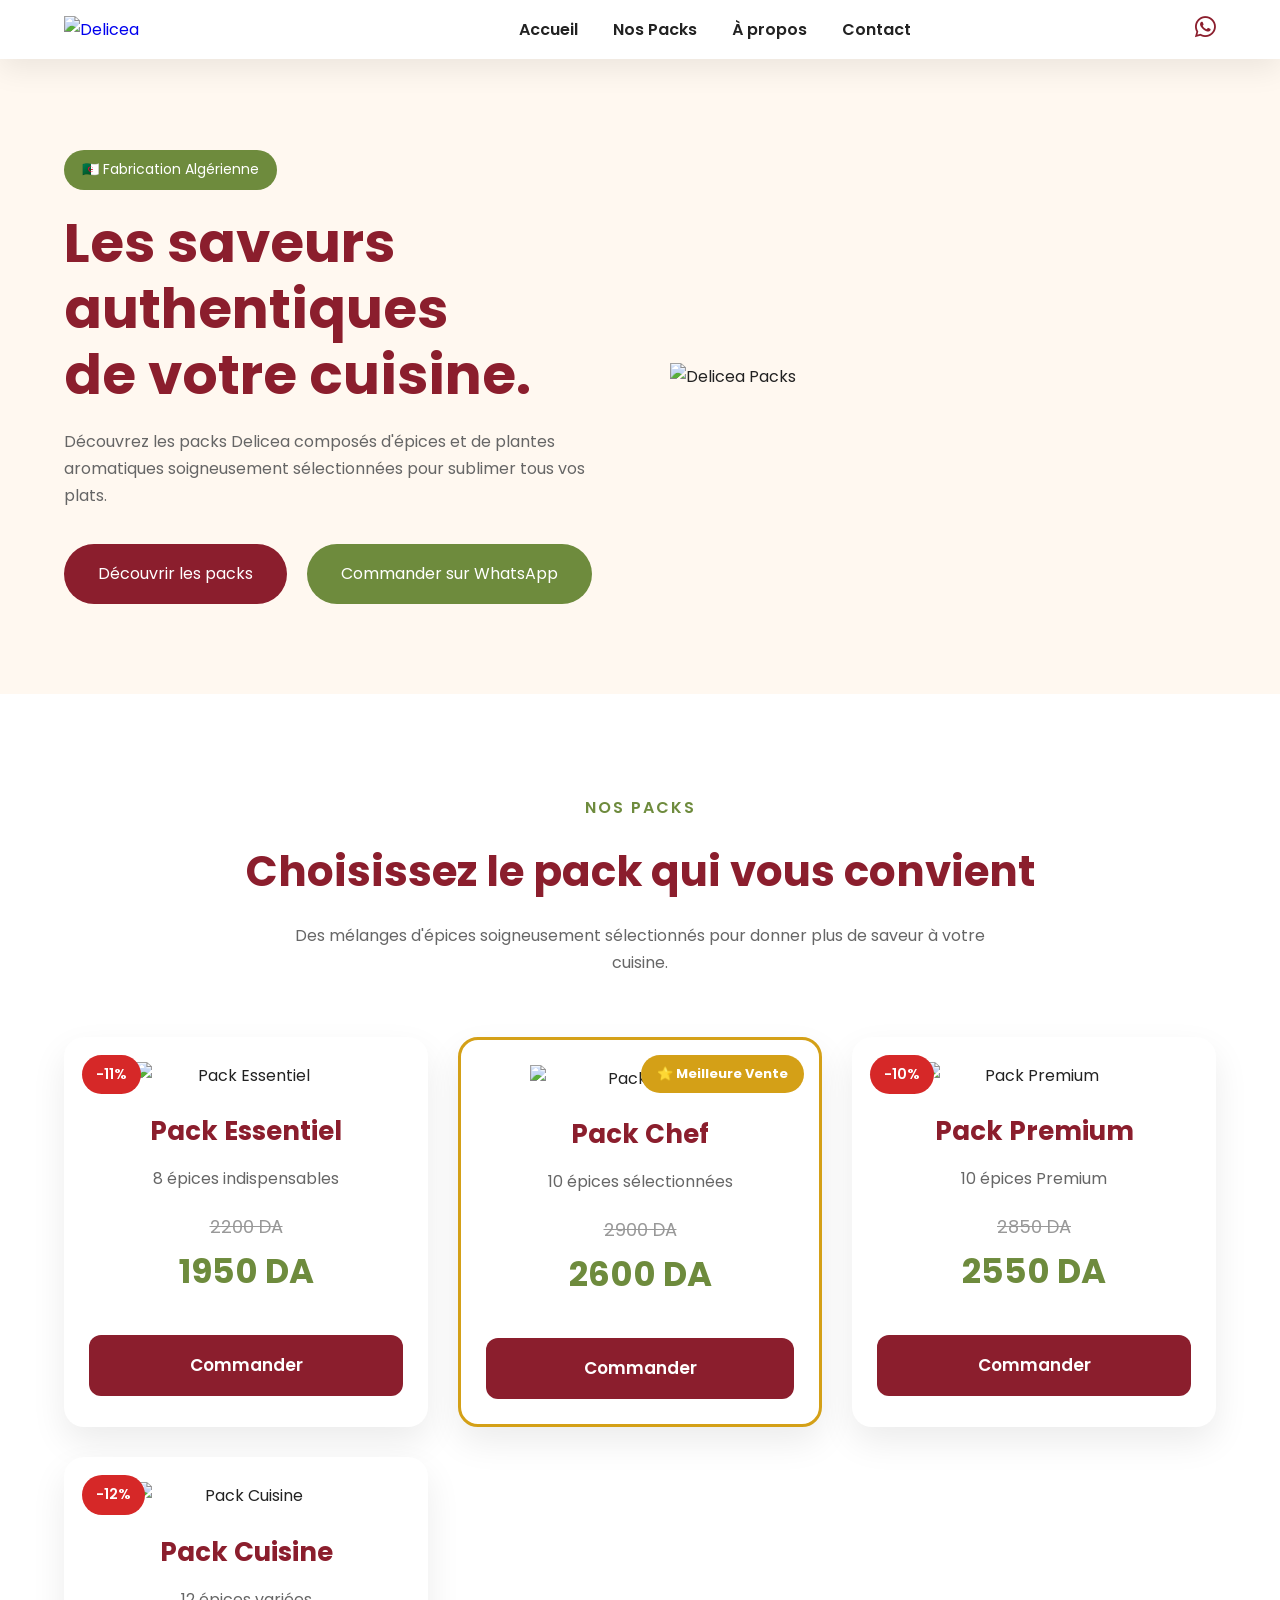
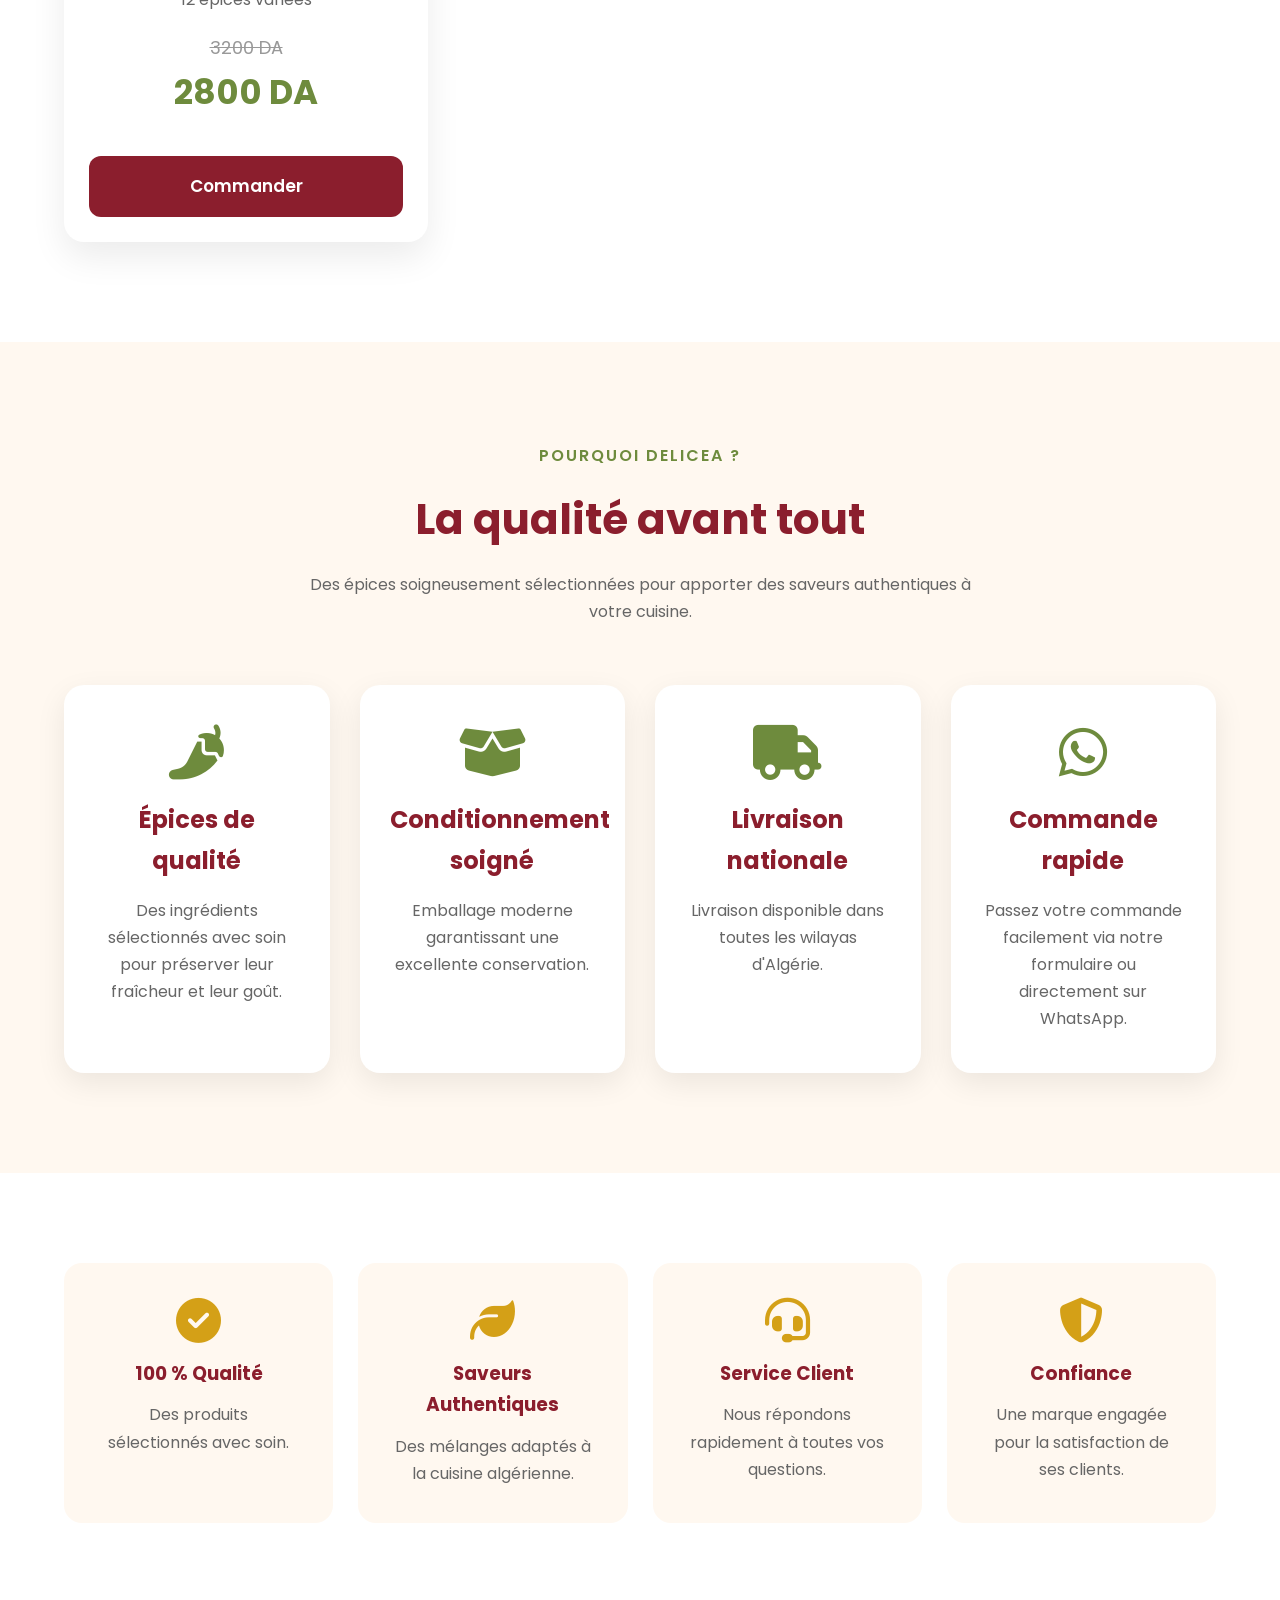
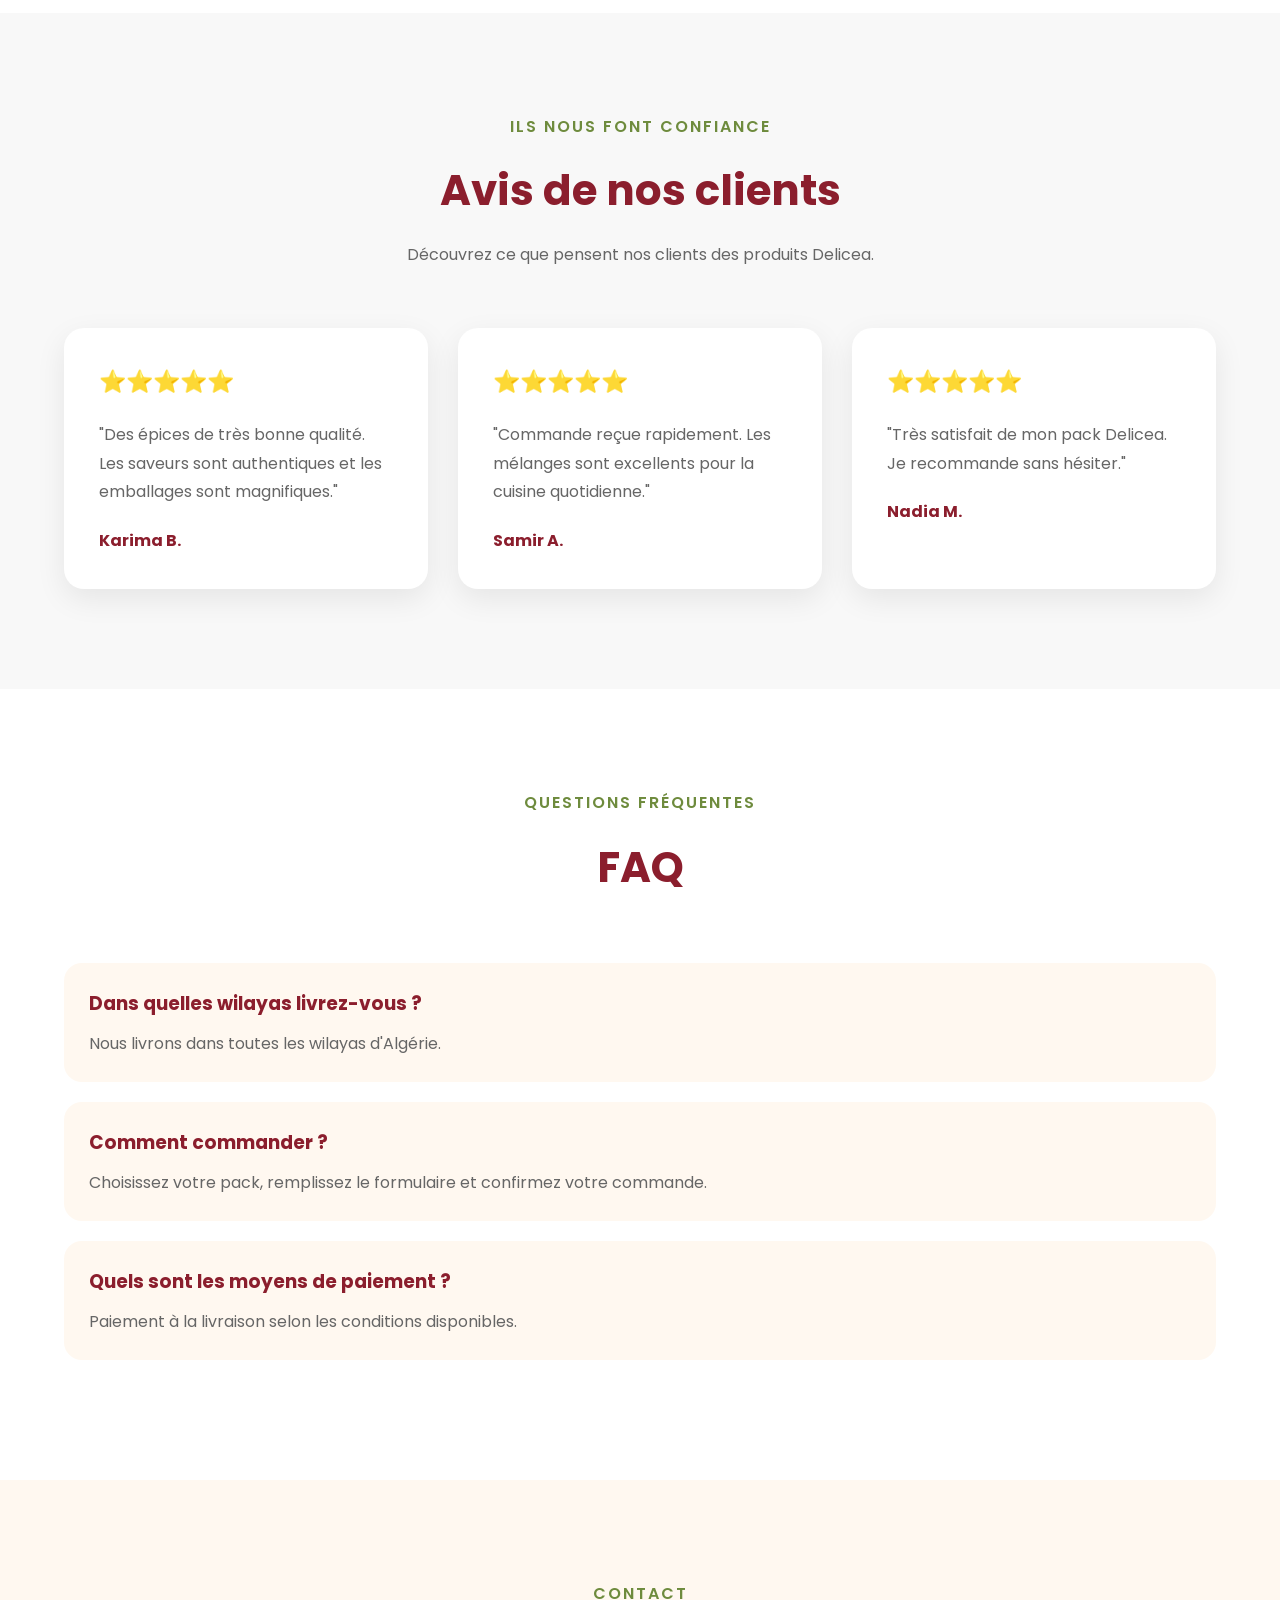
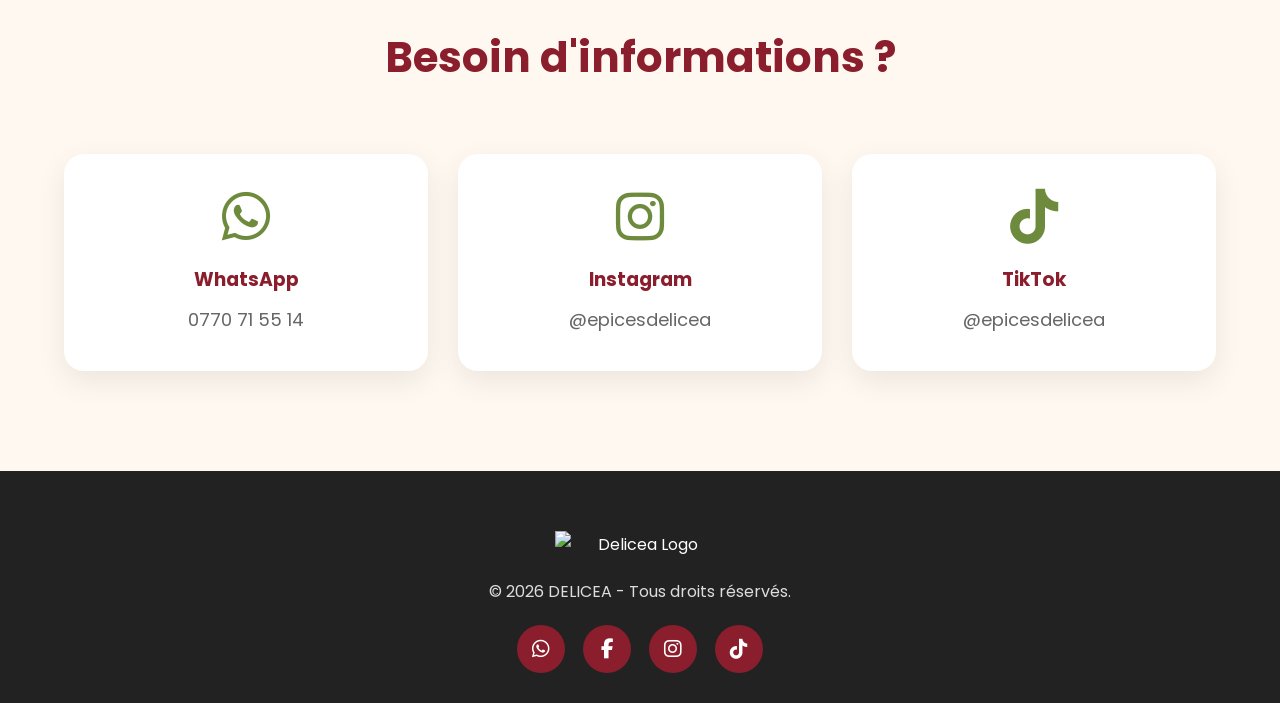
==== commit 96674936: "Update index.html" ====
--- a/index.html
+++ b/index.html
@@ -11,7 +11,7 @@
     <meta name="description"
         content="Delicea - Fabrication et conditionnement d'épices, plantes aromatiques et produits alimentaires en Algérie.">
 
-    <link rel="stylesheet" href="css/style.css">
+   <link rel="stylesheet" href="style.css">
 
     <link rel="preconnect" href="https://fonts.googleapis.com">
 
--- a/style.css
+++ b/style.css
@@ -0,0 +1,1142 @@
+/*======================================
+ DELICEA
+ style.css
+=======================================*/
+
+/* Google Fonts */
+
+@import url('https://fonts.googleapis.com/css2?family=Poppins:wght@300;400;500;600;700&family=Cairo:wght@400;600;700&display=swap');
+
+/* Variables */
+
+:root{
+
+    --primary:#8B1E2D;
+    --secondary:#6E8B3D;
+    --gold:#D4A017;
+    --cream:#FFF8F0;
+    --white:#ffffff;
+    --black:#222222;
+    --gray:#666666;
+    --light:#f8f8f8;
+
+    --shadow:0 10px 30px rgba(0,0,0,.08);
+
+    --radius:18px;
+
+}
+
+/* Reset */
+
+*{
+
+    margin:0;
+    padding:0;
+    box-sizing:border-box;
+
+}
+
+html{
+
+    scroll-behavior:smooth;
+
+}
+
+body{
+
+    font-family:'Poppins',sans-serif;
+    background:var(--cream);
+    color:var(--black);
+    line-height:1.7;
+
+}
+
+img{
+
+    width:100%;
+    display:block;
+
+}
+
+a{
+
+    text-decoration:none;
+
+}
+
+ul{
+
+    list-style:none;
+
+}
+
+.container{
+
+    width:90%;
+    max-width:1300px;
+    margin:auto;
+
+}
+
+/*=========================
+ HEADER
+==========================*/
+
+.header{
+
+    position:fixed;
+    top:0;
+    left:0;
+    width:100%;
+
+    background:#fff;
+
+    box-shadow:var(--shadow);
+
+    z-index:999;
+
+}
+
+.header .container{
+
+    display:flex;
+
+    align-items:center;
+
+    justify-content:space-between;
+
+    padding:15px 0;
+
+}
+
+.logo img{
+
+    width:170px;
+
+}
+
+nav ul{
+
+    display:flex;
+
+    gap:35px;
+
+}
+
+nav a{
+
+    color:#222;
+
+    font-weight:600;
+
+    transition:.3s;
+
+}
+
+nav a:hover{
+
+    color:var(--primary);
+
+}
+
+.header-icons{
+
+    display:flex;
+
+    gap:20px;
+
+    align-items:center;
+
+}
+
+.header-icons i{
+
+    font-size:24px;
+
+    color:var(--primary);
+
+}
+
+#menu-btn{
+
+    border:none;
+
+    background:none;
+
+    display:none;
+
+    cursor:pointer;
+
+}
+
+/*=========================
+ HERO
+==========================*/
+
+.hero{
+
+    padding:150px 0 90px;
+
+}
+
+.hero-content{
+
+    display:grid;
+
+    grid-template-columns:1fr 1fr;
+
+    gap:60px;
+
+    align-items:center;
+
+}
+
+.badge{
+
+    display:inline-block;
+
+    background:var(--secondary);
+
+    color:#fff;
+
+    padding:8px 18px;
+
+    border-radius:50px;
+
+    margin-bottom:20px;
+
+    font-size:14px;
+
+}
+
+.hero h1{
+
+    font-size:55px;
+
+    color:var(--primary);
+
+    line-height:1.2;
+
+    margin-bottom:20px;
+
+}
+
+.hero p{
+
+    color:var(--gray);
+
+    margin-bottom:35px;
+
+}
+
+.hero-buttons{
+
+    display:flex;
+
+    gap:20px;
+
+    flex-wrap:wrap;
+
+}
+
+.btn-primary{
+
+    background:var(--primary);
+
+    color:#fff;
+
+    padding:16px 34px;
+
+    border-radius:50px;
+
+    transition:.3s;
+
+}
+
+.btn-primary:hover{
+
+    background:#6b1420;
+
+}
+
+.btn-secondary{
+
+    background:var(--secondary);
+
+    color:#fff;
+
+    padding:16px 34px;
+
+    border-radius:50px;
+
+}
+/*======================================
+  SECTION TITRE
+======================================*/
+
+.section-title{
+
+    text-align:center;
+    margin-bottom:60px;
+
+}
+
+.section-title span{
+
+    color:var(--secondary);
+    font-weight:600;
+    text-transform:uppercase;
+    letter-spacing:2px;
+
+}
+
+.section-title h2{
+
+    font-size:42px;
+    color:var(--primary);
+    margin:15px 0;
+
+}
+
+.section-title p{
+
+    max-width:700px;
+    margin:auto;
+    color:var(--gray);
+
+}
+
+/*======================================
+  PACKS
+======================================*/
+
+.packs{
+
+    padding:100px 0;
+    background:#fff;
+
+}
+
+.packs-grid{
+
+    display:grid;
+    grid-template-columns:repeat(auto-fit,minmax(280px,1fr));
+    gap:30px;
+
+}
+
+/*======================================
+  CARTE PACK
+======================================*/
+
+.pack-card{
+
+    position:relative;
+
+    background:#fff;
+
+    border-radius:20px;
+
+    overflow:hidden;
+
+    box-shadow:0 15px 35px rgba(0,0,0,.08);
+
+    transition:.35s;
+
+    text-align:center;
+
+    padding:25px;
+
+}
+
+.pack-card:hover{
+
+    transform:translateY(-10px);
+
+    box-shadow:0 20px 45px rgba(0,0,0,.15);
+
+}
+
+.pack-card img{
+
+    width:220px;
+
+    margin:auto;
+
+    transition:.4s;
+
+}
+
+.pack-card:hover img{
+
+    transform:scale(1.06);
+
+}
+
+.pack-card h3{
+
+    margin-top:20px;
+
+    color:var(--primary);
+
+    font-size:26px;
+
+}
+
+.pack-card p{
+
+    color:var(--gray);
+
+    margin:12px 0;
+
+}
+
+/*======================================
+  PRIX
+======================================*/
+
+.price{
+
+    margin:20px 0;
+
+}
+
+.old-price{
+
+    display:block;
+
+    color:#999;
+
+    text-decoration:line-through;
+
+    font-size:18px;
+
+}
+
+.new-price{
+
+    display:block;
+
+    color:var(--secondary);
+
+    font-size:34px;
+
+    font-weight:700;
+
+}
+
+/*======================================
+  BADGES
+======================================*/
+
+.promo{
+
+    position:absolute;
+
+    top:18px;
+
+    left:18px;
+
+    background:#d62828;
+
+    color:#fff;
+
+    padding:8px 14px;
+
+    border-radius:50px;
+
+    font-size:14px;
+
+    font-weight:600;
+
+}
+
+.best{
+
+    border:3px solid var(--gold);
+
+}
+
+.best-badge{
+
+    position:absolute;
+
+    top:15px;
+
+    right:15px;
+
+    background:var(--gold);
+
+    color:#fff;
+
+    padding:8px 16px;
+
+    border-radius:50px;
+
+    font-size:13px;
+
+    font-weight:bold;
+
+}
+
+/*======================================
+  BOUTON
+======================================*/
+
+.btn-pack{
+
+    display:inline-block;
+
+    width:100%;
+
+    margin-top:15px;
+
+    padding:16px;
+
+    background:var(--primary);
+
+    color:#fff;
+
+    border-radius:12px;
+
+    font-size:17px;
+
+    font-weight:600;
+
+    transition:.3s;
+
+}
+
+.btn-pack:hover{
+
+    background:var(--secondary);
+
+}
+/*======================================
+  AVANTAGES
+======================================*/
+
+.advantages{
+
+    padding:100px 0;
+    background:var(--cream);
+
+}
+
+.advantages-grid{
+
+    display:grid;
+    grid-template-columns:repeat(auto-fit,minmax(250px,1fr));
+    gap:30px;
+
+}
+
+.advantage-card{
+
+    background:#fff;
+    padding:40px 30px;
+    border-radius:20px;
+    text-align:center;
+    box-shadow:var(--shadow);
+    transition:.35s;
+
+}
+
+.advantage-card:hover{
+
+    transform:translateY(-8px);
+
+}
+
+.advantage-card i{
+
+    font-size:55px;
+    color:var(--secondary);
+    margin-bottom:20px;
+
+}
+
+.advantage-card h3{
+
+    color:var(--primary);
+    margin-bottom:15px;
+    font-size:24px;
+
+}
+
+.advantage-card p{
+
+    color:var(--gray);
+
+}
+
+/*======================================
+  ENGAGEMENTS
+======================================*/
+
+.engagements{
+
+    padding:90px 0;
+    background:#fff;
+
+}
+
+.engagement-box{
+
+    display:grid;
+    grid-template-columns:repeat(auto-fit,minmax(220px,1fr));
+    gap:25px;
+
+}
+
+.item{
+
+    background:var(--cream);
+    padding:35px;
+    border-radius:18px;
+    text-align:center;
+    transition:.3s;
+
+}
+
+.item:hover{
+
+    background:var(--primary);
+    color:#fff;
+
+}
+
+.item:hover p,
+.item:hover h3,
+.item:hover i{
+
+    color:#fff;
+
+}
+
+.item i{
+
+    font-size:45px;
+    color:var(--gold);
+    margin-bottom:15px;
+
+}
+
+.item h3{
+
+    margin-bottom:12px;
+    color:var(--primary);
+
+}
+
+.item p{
+
+    color:var(--gray);
+
+}
+
+/*======================================
+  AVIS CLIENTS
+======================================*/
+
+.testimonials{
+
+    padding:100px 0;
+    background:var(--light);
+
+}
+
+.testimonials-grid{
+
+    display:grid;
+    grid-template-columns:repeat(auto-fit,minmax(300px,1fr));
+    gap:30px;
+
+}
+
+.testimonial-card{
+
+    background:#fff;
+    padding:35px;
+    border-radius:20px;
+    box-shadow:var(--shadow);
+    transition:.3s;
+
+}
+
+.testimonial-card:hover{
+
+    transform:translateY(-8px);
+
+}
+
+.stars{
+
+    font-size:22px;
+    margin-bottom:20px;
+
+}
+
+.testimonial-card p{
+
+    color:var(--gray);
+    margin-bottom:20px;
+    line-height:1.8;
+
+}
+
+.testimonial-card h4{
+
+    color:var(--primary);
+
+}
+
+/*======================================
+  FAQ
+======================================*/
+
+.faq{
+
+    padding:100px 0;
+    background:#fff;
+
+}
+
+.faq-item{
+
+    background:var(--cream);
+    border-radius:18px;
+    padding:25px;
+    margin-bottom:20px;
+
+}
+
+.faq-item h3{
+
+    color:var(--primary);
+    margin-bottom:10px;
+
+}
+
+.faq-item p{
+
+    color:var(--gray);
+
+}
+
+/*======================================
+  CONTACT
+======================================*/
+
+.contact{
+
+    padding:100px 0;
+    background:var(--cream);
+
+}
+
+.contact-grid{
+
+    display:grid;
+    grid-template-columns:repeat(auto-fit,minmax(250px,1fr));
+    gap:30px;
+
+}
+
+.contact-card{
+
+    background:#fff;
+    padding:35px;
+    border-radius:20px;
+    text-align:center;
+    box-shadow:var(--shadow);
+    transition:.3s;
+
+}
+
+.contact-card:hover{
+
+    transform:translateY(-8px);
+
+}
+
+.contact-card i{
+
+    font-size:55px;
+    color:var(--secondary);
+    margin-bottom:20px;
+
+}
+
+.contact-card h3{
+
+    color:var(--primary);
+    margin-bottom:10px;
+
+}
+
+.contact-card p{
+
+    color:var(--gray);
+    font-size:18px;
+
+}
+
+/*======================================
+  FOOTER
+======================================*/
+
+.footer{
+
+    background:#222;
+    color:#fff;
+    padding:60px 0 30px;
+    text-align:center;
+
+}
+
+.footer-logo{
+
+    width:170px;
+    margin:0 auto 20px;
+
+}
+
+.footer p{
+
+    margin-bottom:20px;
+    color:#ddd;
+
+}
+
+.socials{
+
+    display:flex;
+    justify-content:center;
+    gap:18px;
+
+}
+
+.socials a{
+
+    width:48px;
+    height:48px;
+    border-radius:50%;
+    background:var(--primary);
+    color:#fff;
+    display:flex;
+    align-items:center;
+    justify-content:center;
+    font-size:20px;
+    transition:.3s;
+
+}
+
+.socials a:hover{
+
+    background:var(--secondary);
+    transform:scale(1.1);
+
+}
+/*======================================
+ RESPONSIVE
+======================================*/
+
+@media (max-width:992px){
+
+.hero-content{
+
+grid-template-columns:1fr;
+text-align:center;
+
+}
+
+.hero-image{
+
+order:-1;
+
+}
+
+.hero h1{
+
+font-size:42px;
+
+}
+
+nav{
+
+display:none;
+
+}
+
+#menu-btn{
+
+display:block;
+
+font-size:28px;
+color:var(--primary);
+
+}
+
+.hero-buttons{
+
+justify-content:center;
+
+}
+
+.section-title h2{
+
+font-size:34px;
+
+}
+
+}
+
+/*========================*/
+
+@media (max-width:768px){
+
+.container{
+
+width:94%;
+
+}
+
+.header .container{
+
+padding:12px 0;
+
+}
+
+.logo img{
+
+width:140px;
+
+}
+
+.hero{
+
+padding:120px 0 60px;
+
+}
+
+.hero h1{
+
+font-size:34px;
+
+}
+
+.hero p{
+
+font-size:16px;
+
+}
+
+.badge{
+
+font-size:13px;
+
+padding:6px 14px;
+
+}
+
+.btn-primary,
+.btn-secondary{
+
+width:100%;
+text-align:center;
+
+}
+
+.packs{
+
+padding:70px 0;
+
+}
+
+.packs-grid{
+
+grid-template-columns:1fr;
+
+gap:25px;
+
+}
+
+.pack-card{
+
+padding:20px;
+
+}
+
+.pack-card img{
+
+width:180px;
+
+}
+
+.pack-card h3{
+
+font-size:24px;
+
+}
+
+.new-price{
+
+font-size:30px;
+
+}
+
+.advantages{
+
+padding:70px 0;
+
+}
+
+.advantages-grid{
+
+grid-template-columns:1fr;
+
+}
+
+.engagement-box{
+
+grid-template-columns:1fr;
+
+}
+
+.testimonials{
+
+padding:70px 0;
+
+}
+
+.testimonials-grid{
+
+grid-template-columns:1fr;
+
+}
+
+.contact{
+
+padding:70px 0;
+
+}
+
+.contact-grid{
+
+grid-template-columns:1fr;
+
+}
+
+.footer{
+
+padding:40px 0 20px;
+
+}
+
+.footer-logo{
+
+width:140px;
+
+}
+
+.socials{
+
+gap:12px;
+
+}
+
+.socials a{
+
+width:44px;
+height:44px;
+
+}
+
+}
+
+/*========================*/
+
+@media (max-width:480px){
+
+.hero h1{
+
+font-size:28px;
+
+}
+
+.section-title h2{
+
+font-size:28px;
+
+}
+
+.hero p,
+.section-title p{
+
+font-size:15px;
+
+}
+
+.pack-card{
+
+border-radius:15px;
+
+}
+
+.contact-card,
+.advantage-card,
+.testimonial-card,
+.item{
+
+padding:25px;
+
+}
+
+.btn-pack{
+
+font-size:16px;
+
+}
+
+}
+
+/*======================================
+ SCROLLBAR
+======================================*/
+
+::-webkit-scrollbar{
+
+width:10px;
+
+}
+
+::-webkit-scrollbar-track{
+
+background:#f3f3f3;
+
+}
+
+::-webkit-scrollbar-thumb{
+
+background:var(--primary);
+border-radius:20px;
+
+}
+
+::-webkit-scrollbar-thumb:hover{
+
+background:var(--secondary);
+
+}
+
+/*======================================
+ SELECTION
+======================================*/
+
+::selection{
+
+background:var(--primary);
+color:#fff;
+
+}
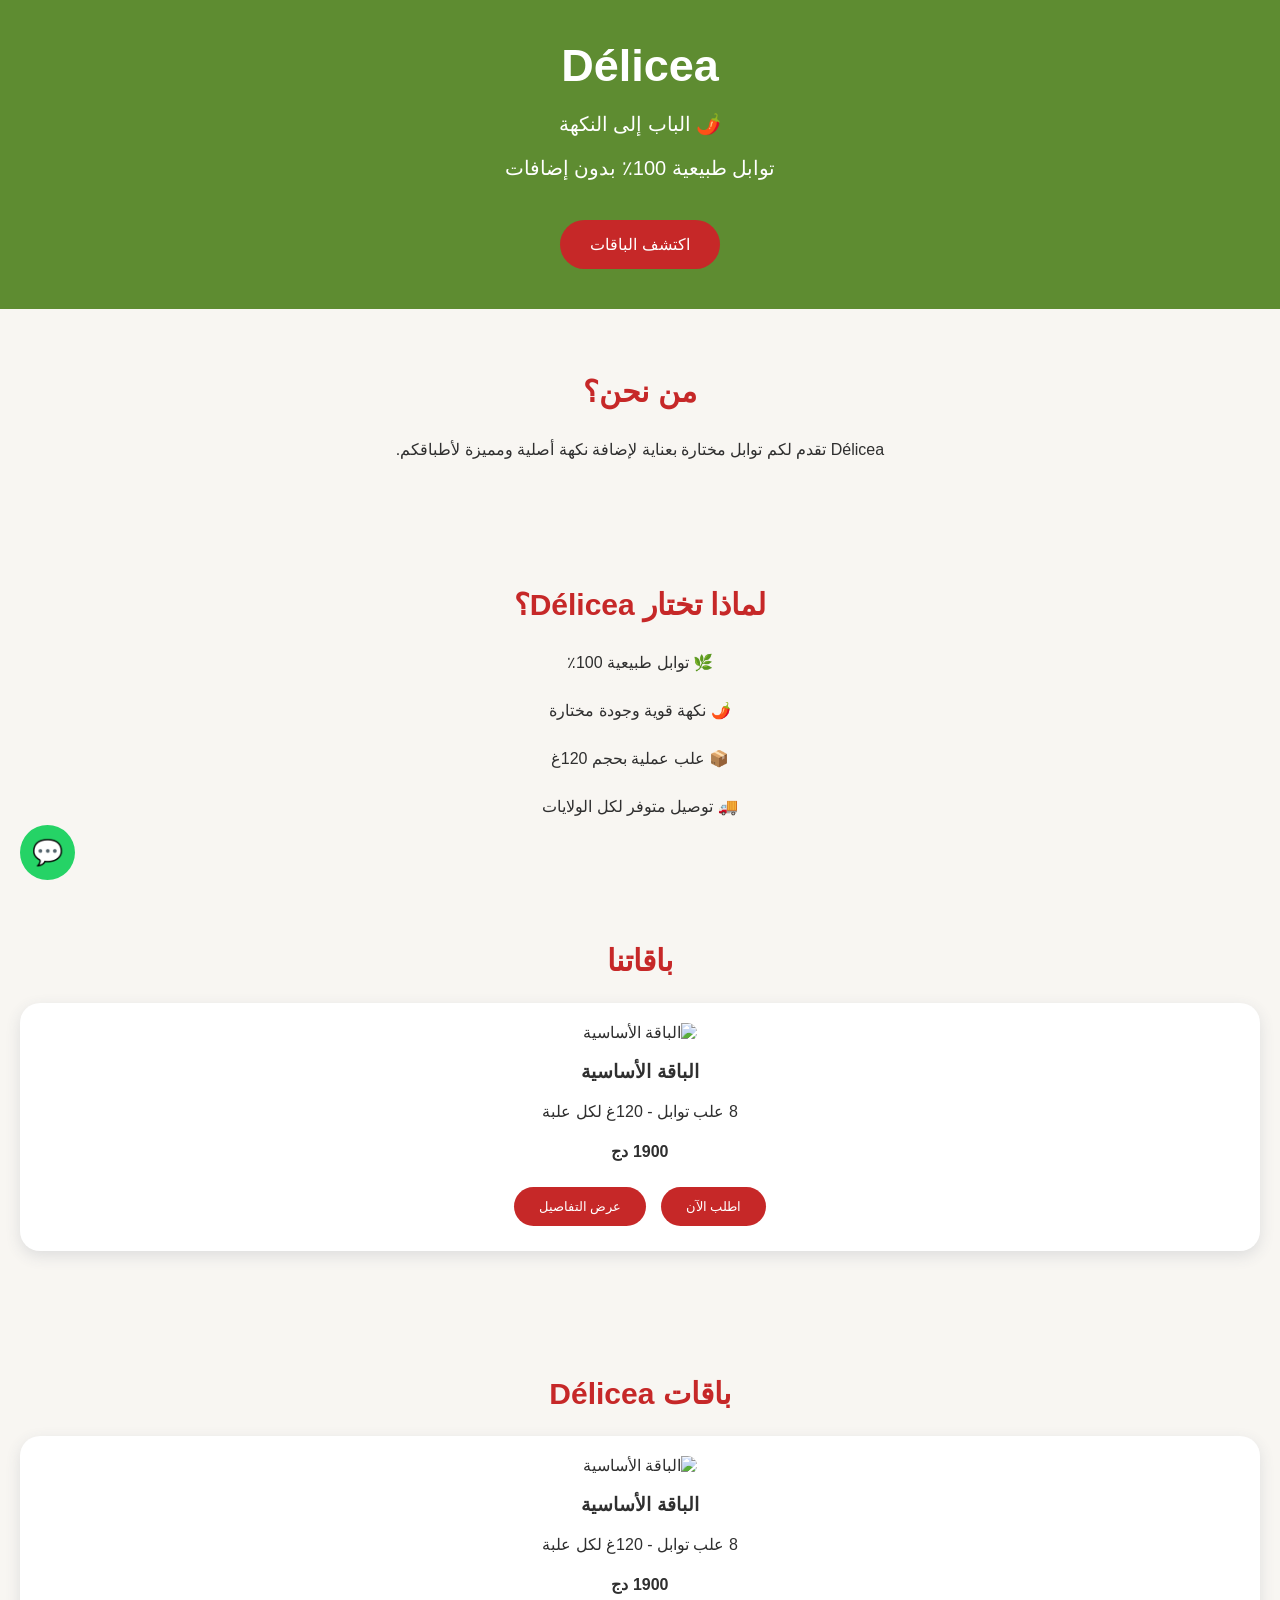
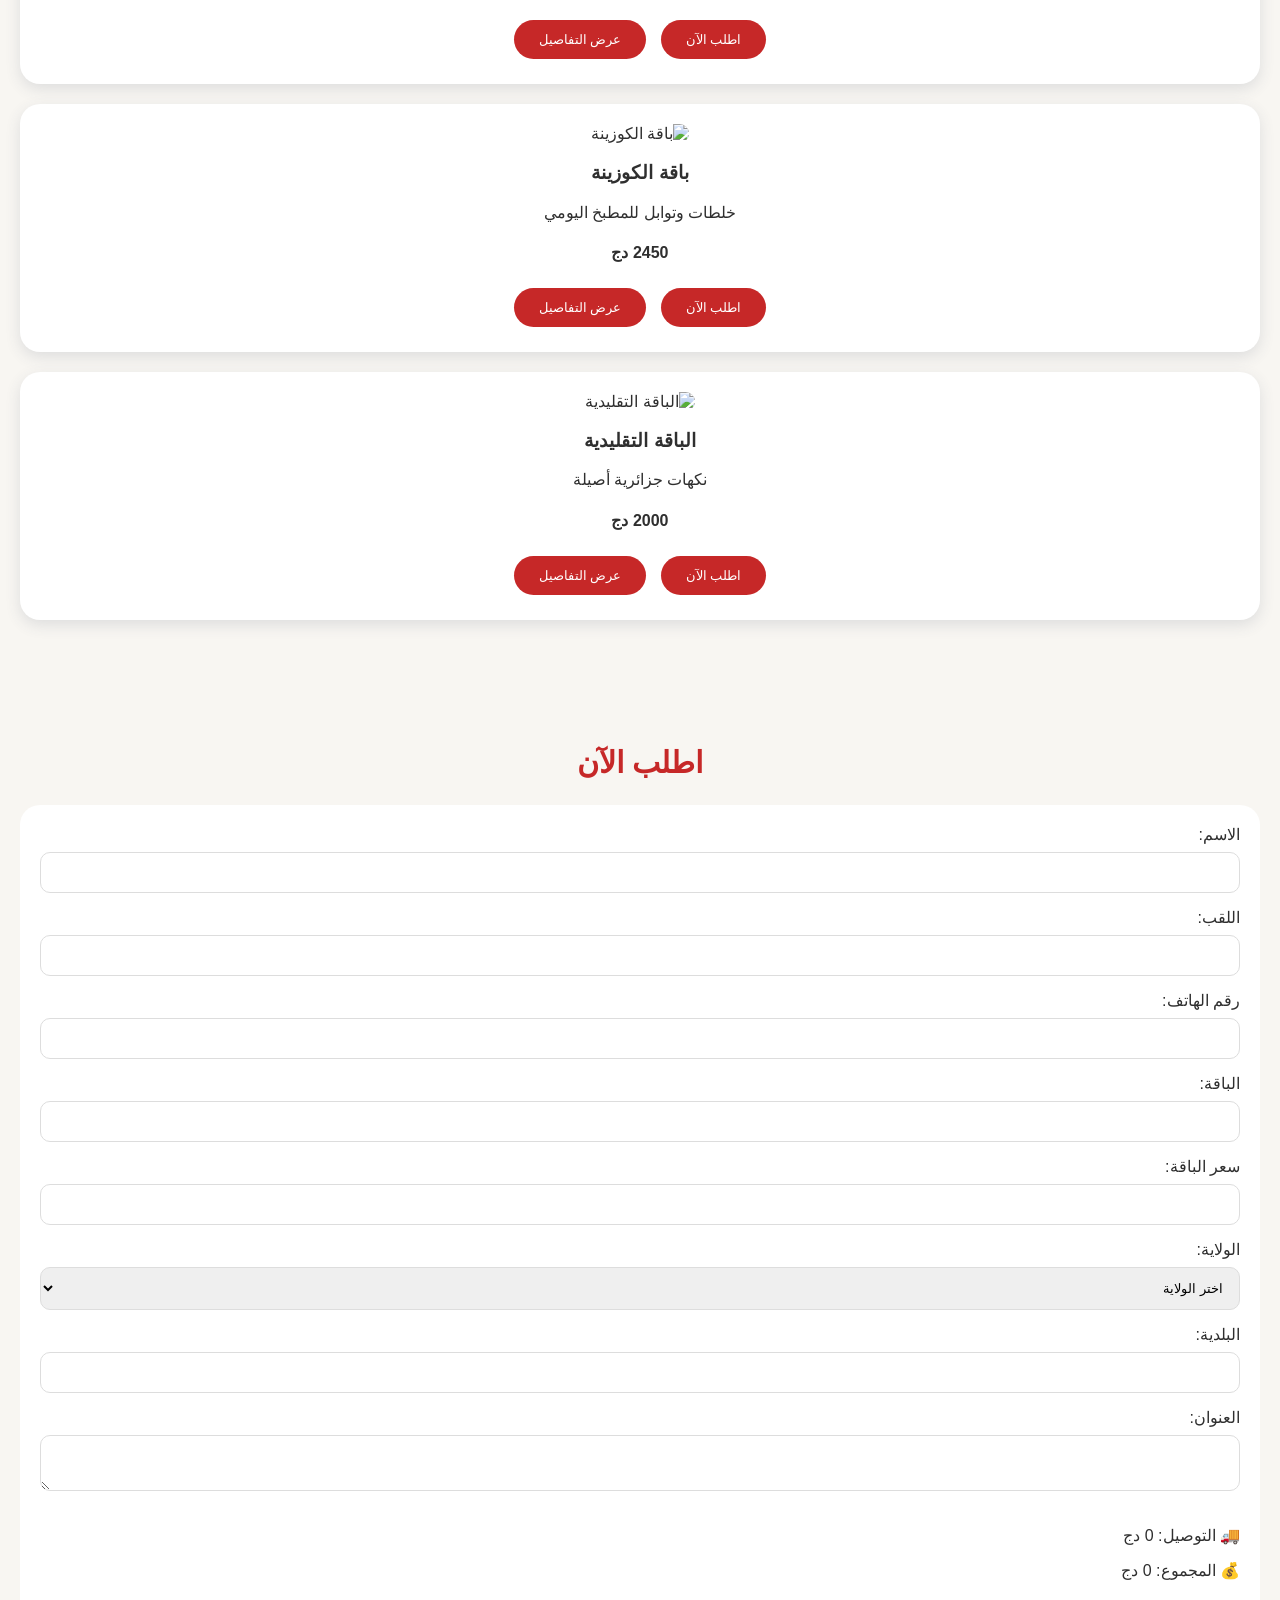
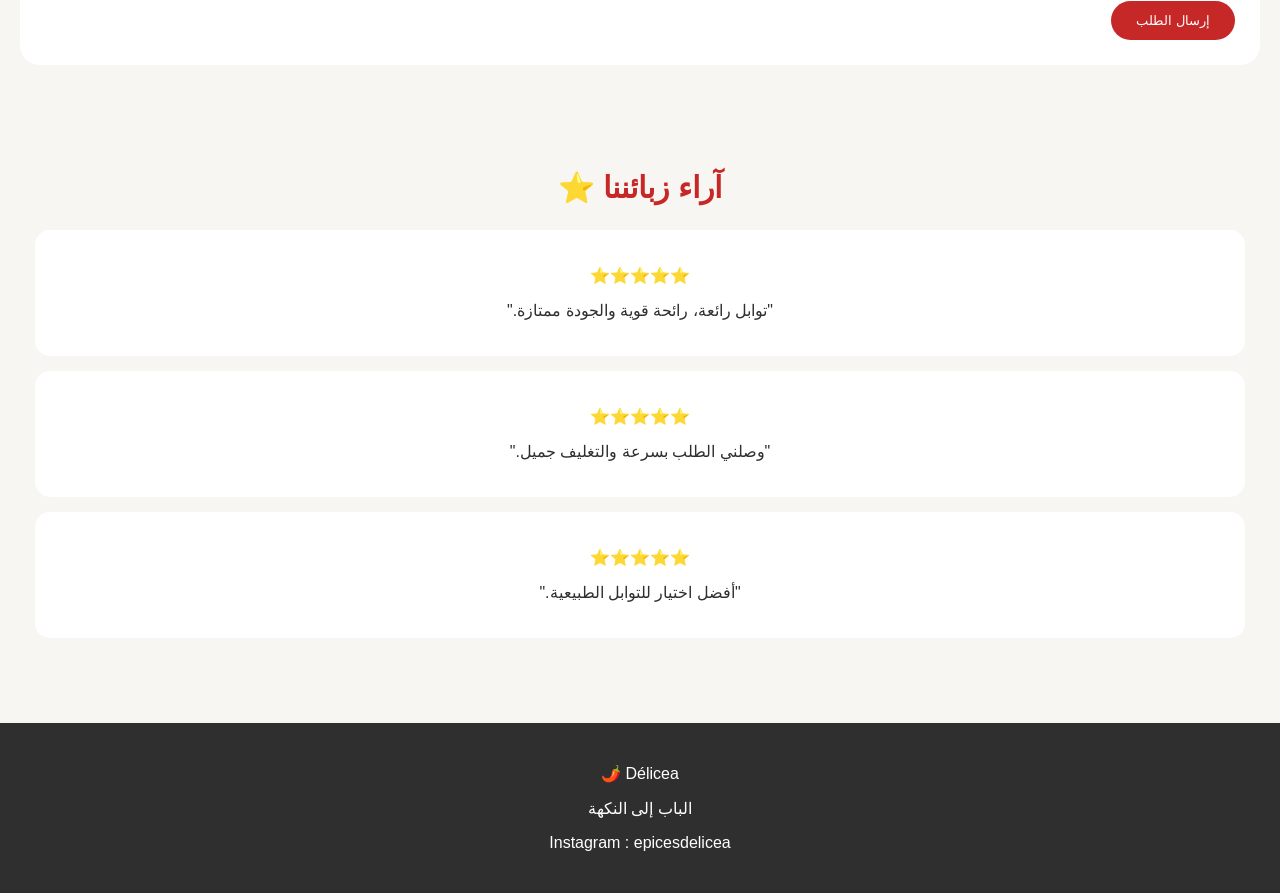
==== commit e24a23a1: "Update index.html" ====
--- a/index.html
+++ b/index.html
@@ -1,625 +1,775 @@
 <!DOCTYPE html>
-<html lang="fr">
+<html lang="ar" dir="rtl">
 
 <head>
 
-    <meta charset="UTF-8">
-    <meta name="viewport" content="width=device-width, initial-scale=1.0">
-
-    <title>DELICEA | Épices & Plantes Aromatiques</title>
-
-    <meta name="description"
-        content="Delicea - Fabrication et conditionnement d'épices, plantes aromatiques et produits alimentaires en Algérie.">
-
-   <link rel="stylesheet" href="style.css">
-
-    <link rel="preconnect" href="https://fonts.googleapis.com">
-
-    <link rel="preconnect" href="https://fonts.gstatic.com" crossorigin>
-
-    <link href="https://fonts.googleapis.com/css2?family=Cairo:wght@300;400;600;700&family=Poppins:wght@300;400;500;600;700&display=swap"
-        rel="stylesheet">
-
-    <link rel="stylesheet"
-        href="https://cdnjs.cloudflare.com/ajax/libs/font-awesome/6.6.0/css/all.min.css">
+<meta charset="UTF-8">
+<meta name="viewport" content="width=device-width, initial-scale=1.0">
+
+<title>Délicea | الباب إلى النكهة</title>
+
+<style>
+
+body{
+    margin:0;
+    font-family: "Arial", sans-serif;
+    background:#F8F6F2;
+    color:#2F2F2F;
+}
+
+header{
+    background:#5E8C31;
+    color:white;
+    padding:40px 20px;
+    text-align:center;
+}
+
+header h1{
+    font-size:45px;
+    margin:0;
+}
+
+header p{
+    font-size:20px;
+}
+
+
+.main-btn{
+    background:#C62828;
+    color:white;
+    padding:15px 30px;
+    border-radius:30px;
+    text-decoration:none;
+    display:inline-block;
+    margin-top:20px;
+}
+
+
+section{
+    padding:40px 20px;
+}
+
+
+.title{
+    text-align:center;
+    color:#C62828;
+    font-size:30px;
+}
+
+
+</style>
 
 </head>
 
+
 <body>
 
-<!-- ================= HEADER ================= -->
-
-<header class="header">
-
-    <div class="container">
-
-        <a href="index.html" class="logo">
-
-            <img src="images/logo.png" alt="Delicea">
-
-        </a>
-
-        <nav>
-
-            <ul>
-
-                <li><a href="index.html">Accueil</a></li>
-
-                <li><a href="#packs">Nos Packs</a></li>
-
-                <li><a href="#about">À propos</a></li>
-
-                <li><a href="#contact">Contact</a></li>
-
-            </ul>
-
-        </nav>
-
-        <div class="header-icons">
-
-            <a href="https://wa.me/213770715514">
-
-                <i class="fab fa-whatsapp"></i>
-
-            </a>
-
-            <button id="menu-btn">
-
-                <i class="fas fa-bars"></i>
-
-            </button>
-
-        </div>
-
-    </div>
+
+<header>
+
+<h1>Délicea</h1>
+
+<p>🌶️ الباب إلى النكهة</p>
+
+<p>
+توابل طبيعية 100٪ بدون إضافات
+</p>
+
+
+<a class="main-btn" href="#packs">
+اكتشف الباقات
+</a>
+
 
 </header>
 
-<!-- ================= HERO ================= -->
-
-<section class="hero">
-
-    <div class="container hero-content">
-
-        <div class="hero-text">
-
-            <span class="badge">
-
-                🇩🇿 Fabrication Algérienne
-
-            </span>
-
-            <h1>
-
-                Les saveurs authentiques<br>
-
-                de votre cuisine.
-
-            </h1>
-
-            <p>
-
-                Découvrez les packs Delicea composés d'épices et de plantes
-                aromatiques soigneusement sélectionnées pour sublimer tous vos
-                plats.
-
-            </p>
-
-            <div class="hero-buttons">
-
-                <a href="#packs" class="btn-primary">
-
-                    Découvrir les packs
-
-                </a>
-
-                <a href="https://wa.me/213770715514" class="btn-secondary">
-
-                    Commander sur WhatsApp
-
-                </a>
-
-            </div>
-
-        </div>
-
-        <div class="hero-image">
-
-            <img src="images/banner.png" alt="Delicea Packs">
-
-        </div>
-
-    </div>
+
+
+<section>
+
+<h2 class="title">
+من نحن؟
+</h2>
+
+<p style="text-align:center; line-height:2;">
+
+Délicea تقدم لكم توابل مختارة بعناية
+لإضافة نكهة أصلية ومميزة لأطباقكم.
+
+</p>
+
 
 </section>
-<!-- ================= NOS PACKS ================= -->
-
-<section class="packs" id="packs">
-
-    <div class="container">
-
-        <div class="section-title">
-
-            <span>Nos Packs</span>
-
-            <h2>Choisissez le pack qui vous convient</h2>
-
-            <p>
-                Des mélanges d'épices soigneusement sélectionnés pour donner
-                plus de saveur à votre cuisine.
-            </p>
-
-        </div>
-
-        <div class="packs-grid">
-
-            <!-- Pack 1 -->
-
-            <div class="pack-card">
-
-                <span class="promo">-11%</span>
-
-                <img src="images/packs/pack1.png" alt="Pack Essentiel">
-
-                <h3>Pack Essentiel</h3>
-
-                <p>8 épices indispensables</p>
-
-                <div class="price">
-
-                    <span class="old-price">2200 DA</span>
-
-                    <span class="new-price">1950 DA</span>
-
-                </div>
-
-                <a href="produit.html?id=1" class="btn-pack">
-
-                    Commander
-
-                </a>
-
-            </div>
-
-            <!-- Pack 2 -->
-
-            <div class="pack-card best">
-
-                <span class="best-badge">
-
-                    ⭐ Meilleure Vente
-
-                </span>
-
-                <img src="images/packs/pack2.png" alt="Pack Chef">
-
-                <h3>Pack Chef</h3>
-
-                <p>10 épices sélectionnées</p>
-
-                <div class="price">
-
-                    <span class="old-price">2900 DA</span>
-
-                    <span class="new-price">2600 DA</span>
-
-                </div>
-
-                <a href="produit.html?id=2" class="btn-pack">
-
-                    Commander
-
-                </a>
-
-            </div>
-
-            <!-- Pack 3 -->
-
-            <div class="pack-card">
-
-                <span class="promo">-10%</span>
-
-                <img src="images/packs/pack3.png" alt="Pack Premium">
-
-                <h3>Pack Premium</h3>
-
-                <p>10 épices Premium</p>
-
-                <div class="price">
-
-                    <span class="old-price">2850 DA</span>
-
-                    <span class="new-price">2550 DA</span>
-
-                </div>
-
-                <a href="produit.html?id=3" class="btn-pack">
-
-                    Commander
-
-                </a>
-
-            </div>
-
-            <!-- Pack 4 -->
-
-            <div class="pack-card">
-
-                <span class="promo">-12%</span>
-
-                <img src="images/packs/pack4.png" alt="Pack Cuisine">
-
-                <h3>Pack Cuisine</h3>
-
-                <p>12 épices variées</p>
-
-                <div class="price">
-
-                    <span class="old-price">3200 DA</span>
-
-                    <span class="new-price">2800 DA</span>
-
-                </div>
-
-                <a href="produit.html?id=4" class="btn-pack">
-
-                    Commander
-
-                </a>
-
-            </div>
-
-        </div>
-
-    </div>
+<section>
+
+<h2 class="title">
+لماذا تختار Délicea؟
+</h2>
+
+
+<div style="text-align:center; line-height:2;">
+
+<p>🌿 توابل طبيعية 100٪</p>
+
+<p>🌶️ نكهة قوية وجودة مختارة</p>
+
+<p>📦 علب عملية بحجم 120غ</p>
+
+<p>🚚 توصيل متوفر لكل الولايات</p>
+
+</div>
+
 
 </section>
-<!-- ================= POURQUOI CHOISIR DELICEA ================= -->
-
-<section class="advantages" id="about">
-
-    <div class="container">
-
-        <div class="section-title">
-
-            <span>Pourquoi Delicea ?</span>
-
-            <h2>La qualité avant tout</h2>
-
-            <p>
-                Des épices soigneusement sélectionnées pour apporter des saveurs
-                authentiques à votre cuisine.
-            </p>
-
-        </div>
-
-        <div class="advantages-grid">
-
-            <div class="advantage-card">
-
-                <i class="fas fa-pepper-hot"></i>
-
-                <h3>Épices de qualité</h3>
-
-                <p>
-                    Des ingrédients sélectionnés avec soin pour préserver leur
-                    fraîcheur et leur goût.
-                </p>
-
-            </div>
-
-            <div class="advantage-card">
-
-                <i class="fas fa-box-open"></i>
-
-                <h3>Conditionnement soigné</h3>
-
-                <p>
-                    Emballage moderne garantissant une excellente conservation.
-                </p>
-
-            </div>
-
-            <div class="advantage-card">
-
-                <i class="fas fa-truck"></i>
-
-                <h3>Livraison nationale</h3>
-
-                <p>
-                    Livraison disponible dans toutes les wilayas d'Algérie.
-                </p>
-
-            </div>
-
-            <div class="advantage-card">
-
-                <i class="fab fa-whatsapp"></i>
-
-                <h3>Commande rapide</h3>
-
-                <p>
-                    Passez votre commande facilement via notre formulaire ou
-                    directement sur WhatsApp.
-                </p>
-
-            </div>
-
-        </div>
-
-    </div>
+
+
+
+
+
+<section id="packs">
+
+
+<h2 class="title">
+باقاتنا
+</h2>
+
+
+
+<div class="pack-card">
+
+<img src="pack1.jpg" 
+alt="الباقة الأساسية"
+style="width:100%; border-radius:15px;">
+
+
+<h3>
+الباقة الأساسية
+</h3>
+
+
+<p>
+8 علب توابل - 120غ لكل علبة
+</p>
+
+
+<h4>
+1900 دج
+</h4>
+
+
+<button>
+اطلب الآن
+</button>
+
+
+<button>
+عرض التفاصيل
+</button>
+
+
+</div>
+
+
 
 </section>
-
-<!-- ================= NOS ENGAGEMENTS ================= -->
-
-<section class="engagements">
-
-    <div class="container">
-
-        <div class="engagement-box">
-
-            <div class="item">
-
-                <i class="fas fa-check-circle"></i>
-
-                <h3>100 % Qualité</h3>
-
-                <p>
-                    Des produits sélectionnés avec soin.
-                </p>
-
-            </div>
-
-            <div class="item">
-
-                <i class="fas fa-leaf"></i>
-
-                <h3>Saveurs Authentiques</h3>
-
-                <p>
-                    Des mélanges adaptés à la cuisine algérienne.
-                </p>
-
-            </div>
-
-            <div class="item">
-
-                <i class="fas fa-headset"></i>
-
-                <h3>Service Client</h3>
-
-                <p>
-                    Nous répondons rapidement à toutes vos questions.
-                </p>
-
-            </div>
-
-            <div class="item">
-
-                <i class="fas fa-shield-alt"></i>
-
-                <h3>Confiance</h3>
-
-                <p>
-                    Une marque engagée pour la satisfaction de ses clients.
-                </p>
-
-            </div>
-
-        </div>
-
-    </div>
+<section id="packs">
+
+<h2 class="title">
+باقات Délicea
+</h2>
+
+
+
+<div class="pack-card">
+
+<img src="pack1.jpg" alt="الباقة الأساسية">
+
+<h3>الباقة الأساسية</h3>
+
+<p>8 علب توابل - 120غ لكل علبة</p>
+
+<h4>1900 دج</h4>
+
+<button onclick="orderPack('الباقة الأساسية','1900')">
+اطلب الآن
+</button>
+
+<button onclick="showDetails('details1')">
+عرض التفاصيل
+</button>
+
+
+<div id="details1" class="details">
+
+<ul>
+<li>كركم مرحي</li>
+<li>كمون مرحي</li>
+<li>قصبر مرحي</li>
+<li>فلفل عكري مرحي</li>
+<li>فلفل أسود مرحي</li>
+<li>ثوم مرحي</li>
+<li>قرفة مرحية</li>
+<li>سكنجبير مرحي</li>
+</ul>
+
+</div>
+
+</div>
+
+
+
+
+
+<div class="pack-card">
+
+<img src="pack2.jpg" alt="باقة الكوزينة">
+
+<h3>باقة الكوزينة</h3>
+
+<p>خلطات وتوابل للمطبخ اليومي</p>
+
+<h4>2450 دج</h4>
+
+
+<button onclick="orderPack('باقة الكوزينة','2450')">
+اطلب الآن
+</button>
+
+
+<button onclick="showDetails('details2')">
+عرض التفاصيل
+</button>
+
+
+<div id="details2" class="details">
+
+<ul>
+
+<li>توابل الدجاج</li>
+<li>توابل البطاطا</li>
+<li>توابل اللحم</li>
+<li>توابل البيتزا</li>
+<li>رأس الحانوت</li>
+<li>كمون</li>
+<li>كركم</li>
+<li>قرفة</li>
+
+</ul>
+
+</div>
+
+</div>
+
+
+
+
+
+<div class="pack-card">
+
+<img src="pack3.jpg" alt="الباقة التقليدية">
+
+
+<h3>الباقة التقليدية</h3>
+
+<p>نكهات جزائرية أصيلة</p>
+
+
+<h4>2000 دج</h4>
+
+
+<button onclick="orderPack('الباقة التقليدية','2000')">
+اطلب الآن
+</button>
+
+
+<button onclick="showDetails('details3')">
+عرض التفاصيل
+</button>
+
+
+
+<div id="details3" class="details">
+
+<ul>
+
+<li>رأس الحانوت</li>
+<li>فلفل أسود</li>
+<li>زنجبيل</li>
+<li>قرفة</li>
+<li>كزبرة</li>
+
+</ul>
+
+</div>
+
+
+</div>
+
+
 
 </section>
-<!-- ================= AVIS CLIENTS ================= -->
-
-<section class="testimonials">
-
-    <div class="container">
-
-        <div class="section-title">
-
-            <span>Ils nous font confiance</span>
-
-            <h2>Avis de nos clients</h2>
-
-            <p>
-                Découvrez ce que pensent nos clients des produits Delicea.
-            </p>
-
-        </div>
-
-        <div class="testimonials-grid">
-
-            <div class="testimonial-card">
-
-                <div class="stars">
-                    ⭐⭐⭐⭐⭐
-                </div>
-
-                <p>
-                    "Des épices de très bonne qualité. Les saveurs sont
-                    authentiques et les emballages sont magnifiques."
-                </p>
-
-                <h4>Karima B.</h4>
-
-            </div>
-
-            <div class="testimonial-card">
-
-                <div class="stars">
-                    ⭐⭐⭐⭐⭐
-                </div>
-
-                <p>
-                    "Commande reçue rapidement. Les mélanges sont excellents
-                    pour la cuisine quotidienne."
-                </p>
-
-                <h4>Samir A.</h4>
-
-            </div>
-
-            <div class="testimonial-card">
-
-                <div class="stars">
-                    ⭐⭐⭐⭐⭐
-                </div>
-
-                <p>
-                    "Très satisfait de mon pack Delicea. Je recommande
-                    sans hésiter."
-                </p>
-
-                <h4>Nadia M.</h4>
-
-            </div>
-
-        </div>
-
-    </div>
+<section id="order">
+
+<h2 class="title">
+اطلب الآن
+</h2>
+
+
+<form>
+
+
+<label>
+الاسم:
+</label>
+
+<input type="text" id="name" required>
+
+
+
+<label>
+اللقب:
+</label>
+
+<input type="text" id="lastname" required>
+
+
+
+<label>
+رقم الهاتف:
+</label>
+
+<input type="tel" id="phone" required>
+
+
+
+
+<label>
+الباقة:
+</label>
+
+<input type="text" id="pack" readonly>
+
+
+
+<label>
+سعر الباقة:
+</label>
+
+<input type="text" id="packPrice" readonly>
+
+
+
+
+<label>
+الولاية:
+</label>
+
+<select id="wilaya" onchange="changeDelivery()">
+
+<option value="">اختر الولاية</option>
+
+<option value="300">الجزائر</option>
+<option value="400">البليدة</option>
+<option value="500">وهران</option>
+<option value="600">قسنطينة</option>
+
+</select>
+
+
+
+
+<label>
+البلدية:
+</label>
+
+<input type="text" id="commune">
+
+
+
+
+
+<label>
+العنوان:
+</label>
+
+<textarea id="address"></textarea>
+
+
+
+
+<p>
+🚚 التوصيل:
+<span id="delivery">0</span> دج
+</p>
+
+
+<p>
+💰 المجموع:
+<span id="total">0</span> دج
+</p>
+
+
+
+
+<button type="button" onclick="sendWhatsApp()">
+
+إرسال الطلب
+
+</button>
+
+
+</form>
+
 
 </section>
 
-<!-- ================= FAQ ================= -->
-
-<section class="faq">
-
-    <div class="container">
-
-        <div class="section-title">
-
-            <span>Questions fréquentes</span>
-
-            <h2>FAQ</h2>
-
-        </div>
-
-        <div class="faq-item">
-
-            <h3>Dans quelles wilayas livrez-vous ?</h3>
-
-            <p>
-                Nous livrons dans toutes les wilayas d'Algérie.
-            </p>
-
-        </div>
-
-        <div class="faq-item">
-
-            <h3>Comment commander ?</h3>
-
-            <p>
-                Choisissez votre pack, remplissez le formulaire et confirmez votre commande.
-            </p>
-
-        </div>
-
-        <div class="faq-item">
-
-            <h3>Quels sont les moyens de paiement ?</h3>
-
-            <p>
-                Paiement à la livraison selon les conditions disponibles.
-            </p>
-
-        </div>
-
-    </div>
+
+
+
+
+<script>
+
+
+function orderPack(name,price){
+
+document.getElementById("pack").value=name;
+
+document.getElementById("packPrice").value=price;
+
+calculateTotal();
+
+document.getElementById("order").scrollIntoView();
+
+}
+
+
+
+
+
+function changeDelivery(){
+
+let delivery =
+Number(document.getElementById("wilaya").value);
+
+
+document.getElementById("delivery").innerHTML=delivery;
+
+
+calculateTotal();
+
+}
+
+
+
+
+function calculateTotal(){
+
+let price =
+Number(document.getElementById("packPrice").value) || 0;
+
+
+let delivery =
+Number(document.getElementById("wilaya").value) || 0;
+
+
+document.getElementById("total").innerHTML =
+price + delivery;
+
+}
+
+
+
+
+function sendWhatsApp(){
+
+
+let message =
+
+"🌶️ DELICEA - Nouvelle commande\n\n"+
+
+"📦 Pack : "+
+document.getElementById("pack").value+"\n"+
+
+"💰 Prix : "+
+document.getElementById("packPrice").value+
+" DA\n"+
+
+"🚚 Livraison : "+
+document.getElementById("delivery").innerHTML+
+" DA\n"+
+
+"💵 Total : "+
+document.getElementById("total").innerHTML+
+" DA\n\n"+
+
+"👤 الاسم : "+
+document.getElementById("name").value+
+" "+
+document.getElementById("lastname").value+
+"\n📞 الهاتف : "+
+document.getElementById("phone").value+
+"\n📍 الولاية : "+
+document.getElementById("wilaya").options[
+document.getElementById("wilaya").selectedIndex
+].text+
+"\n🏘️ البلدية : "+
+document.getElementById("commune").value+
+"\n🏠 العنوان : "+
+document.getElementById("address").value;
+
+
+
+window.open(
+"https://wa.me/213770715514?text="+encodeURIComponent(message)
+);
+
+}
+
+
+</script>
+<section>
+
+<h2 class="title">
+آراء زبائننا ⭐
+</h2>
+
+
+<div class="avis">
+
+<p>
+⭐⭐⭐⭐⭐
+</p>
+
+<p>
+"توابل رائعة، رائحة قوية والجودة ممتازة."
+</p>
+
+</div>
+
+
+<div class="avis">
+
+<p>
+⭐⭐⭐⭐⭐
+</p>
+
+<p>
+"وصلني الطلب بسرعة والتغليف جميل."
+</p>
+
+</div>
+
+
+
+<div class="avis">
+
+<p>
+⭐⭐⭐⭐⭐
+</p>
+
+<p>
+"أفضل اختيار للتوابل الطبيعية."
+</p>
+
+</div>
+
 
 </section>
 
-<!-- ================= CONTACT ================= -->
-
-<section class="contact" id="contact">
-
-    <div class="container">
-
-        <div class="section-title">
-
-            <span>Contact</span>
-
-            <h2>Besoin d'informations ?</h2>
-
-        </div>
-
-        <div class="contact-grid">
-
-            <div class="contact-card">
-
-                <i class="fab fa-whatsapp"></i>
-
-                <h3>WhatsApp</h3>
-
-                <p>0770 71 55 14</p>
-
-            </div>
-
-            <div class="contact-card">
-
-                <i class="fab fa-instagram"></i>
-
-                <h3>Instagram</h3>
-
-                <p>@epicesdelicea</p>
-
-            </div>
-
-            <div class="contact-card">
-
-                <i class="fab fa-tiktok"></i>
-
-                <h3>TikTok</h3>
-
-                <p>@epicesdelicea</p>
-
-            </div>
-
-        </div>
-
-    </div>
-
-</section>
-
-<!-- ================= FOOTER ================= -->
-
-<footer class="footer">
-
-    <div class="container">
-
-        <img src="images/logo.png" alt="Delicea Logo" class="footer-logo">
-
-        <p>
-            © 2026 DELICEA - Tous droits réservés.
-        </p>
-
-        <div class="socials">
-
-            <a href="https://wa.me/213770715514">
-                <i class="fab fa-whatsapp"></i>
-            </a>
-
-            <a href="#">
-                <i class="fab fa-facebook-f"></i>
-            </a>
-
-            <a href="#">
-                <i class="fab fa-instagram"></i>
-            </a>
-
-            <a href="#">
-                <i class="fab fa-tiktok"></i>
-            </a>
-
-        </div>
-
-    </div>
+
+
+
+
+<a class="whatsapp"
+href="https://wa.me/213770715514">
+
+💬
+
+</a>
+
+
+
+
+
+<footer>
+
+<p>
+Délicea 🌶️
+</p>
+
+<p>
+الباب إلى النكهة
+</p>
+
+<p>
+Instagram : epicesdelicea
+</p>
+
 
 </footer>
 
-<script src="js/app.js"></script>
-
-</body>
-</html>
+
+
+
+
+<style>
+
+
+.pack-card{
+
+background:white;
+
+border-radius:20px;
+
+padding:20px;
+
+margin:20px 0;
+
+text-align:center;
+
+box-shadow:0 5px 15px #ddd;
+
+}
+
+
+
+.pack-card img{
+
+width:100%;
+
+border-radius:15px;
+
+}
+
+
+
+button{
+
+background:#C62828;
+
+color:white;
+
+border:none;
+
+padding:12px 25px;
+
+border-radius:25px;
+
+margin:5px;
+
+cursor:pointer;
+
+}
+
+
+
+.details{
+
+display:none;
+
+text-align:right;
+
+background:#F8F6F2;
+
+padding:15px;
+
+border-radius:10px;
+
+}
+
+
+
+form{
+
+background:white;
+
+padding:20px;
+
+border-radius:20px;
+
+}
+
+
+
+input,select,textarea{
+
+width:100%;
+
+padding:12px;
+
+margin:8px 0 15px;
+
+border-radius:10px;
+
+border:1px solid #ddd;
+
+box-sizing:border-box;
+
+}
+
+
+
+.avis{
+
+background:white;
+
+padding:20px;
+
+margin:15px;
+
+border-radius:15px;
+
+text-align:center;
+
+}
+
+
+
+.whatsapp{
+
+position:fixed;
+
+bottom:20px;
+
+left:20px;
+
+background:#25D366;
+
+color:white;
+
+width:55px;
+
+height:55px;
+
+border-radius:50%;
+
+display:flex;
+
+align-items:center;
+
+justify-content:center;
+
+font-size:25px;
+
+text-decoration:none;
+
+}
+
+
+
+footer{
+
+background:#2F2F2F;
+
+color:white;
+
+text-align:center;
+
+padding:25px;
+
+margin-top:30px;
+
+}
+
+
+</style>
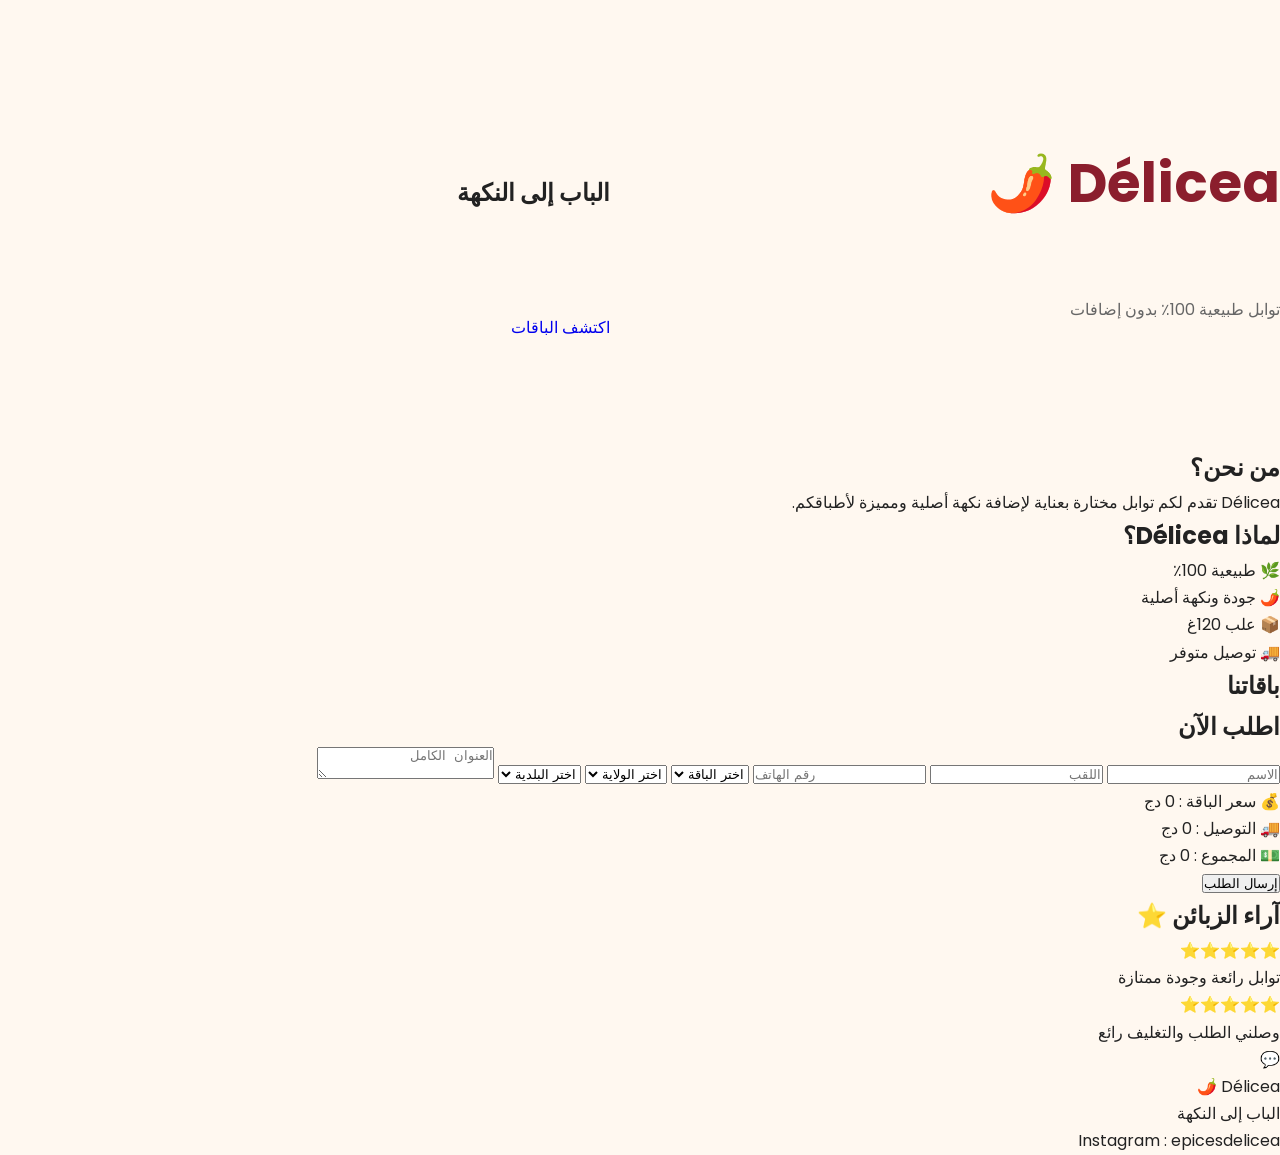
==== commit 7e2a8986: "Update index.html" ====
--- a/index.html
+++ b/index.html
@@ -8,56 +8,7 @@
 
 <title>Délicea | الباب إلى النكهة</title>
 
-<style>
-
-body{
-    margin:0;
-    font-family: "Arial", sans-serif;
-    background:#F8F6F2;
-    color:#2F2F2F;
-}
-
-header{
-    background:#5E8C31;
-    color:white;
-    padding:40px 20px;
-    text-align:center;
-}
-
-header h1{
-    font-size:45px;
-    margin:0;
-}
-
-header p{
-    font-size:20px;
-}
-
-
-.main-btn{
-    background:#C62828;
-    color:white;
-    padding:15px 30px;
-    border-radius:30px;
-    text-decoration:none;
-    display:inline-block;
-    margin-top:20px;
-}
-
-
-section{
-    padding:40px 20px;
-}
-
-
-.title{
-    text-align:center;
-    color:#C62828;
-    font-size:30px;
-}
-
-
-</style>
+<link rel="stylesheet" href="style.css">
 
 </head>
 
@@ -65,57 +16,67 @@
 <body>
 
 
-<header>
-
-<h1>Délicea</h1>
-
-<p>🌶️ الباب إلى النكهة</p>
+<header class="hero">
+
+<div class="hero-content">
+
+<h1>Délicea 🌶️</h1>
+
+<h2>الباب إلى النكهة</h2>
 
 <p>
 توابل طبيعية 100٪ بدون إضافات
 </p>
 
 
-<a class="main-btn" href="#packs">
+<a href="#packs" class="btn">
 اكتشف الباقات
 </a>
 
 
+</div>
+
 </header>
 
 
 
-<section>
-
-<h2 class="title">
+
+
+<section class="about">
+
+<h2>
 من نحن؟
 </h2>
 
-<p style="text-align:center; line-height:2;">
-
+
+<p>
 Délicea تقدم لكم توابل مختارة بعناية
 لإضافة نكهة أصلية ومميزة لأطباقكم.
-
-</p>
-
-
-</section>
-<section>
-
-<h2 class="title">
-لماذا تختار Délicea؟
-</h2>
-
-
-<div style="text-align:center; line-height:2;">
-
-<p>🌿 توابل طبيعية 100٪</p>
-
-<p>🌶️ نكهة قوية وجودة مختارة</p>
-
-<p>📦 علب عملية بحجم 120غ</p>
-
-<p>🚚 توصيل متوفر لكل الولايات</p>
+</p>
+
+
+</section>
+
+
+
+
+
+<section class="why">
+
+<h2>
+لماذا Délicea؟
+</h2>
+
+
+<div>
+
+<p>🌿 طبيعية 100٪</p>
+
+<p>🌶️ جودة ونكهة أصلية</p>
+
+<p>📦 علب 120غ</p>
+
+<p>🚚 توصيل متوفر</p>
 
 </div>
 
@@ -128,295 +89,136 @@
 
 <section id="packs">
 
-
-<h2 class="title">
+<h2>
 باقاتنا
 </h2>
 
 
-
-<div class="pack-card">
-
-<img src="pack1.jpg" 
-alt="الباقة الأساسية"
-style="width:100%; border-radius:15px;">
-
-
-<h3>
-الباقة الأساسية
-</h3>
-
-
-<p>
-8 علب توابل - 120غ لكل علبة
-</p>
-
-
-<h4>
-1900 دج
-</h4>
-
-
-<button>
+<div id="packs-container">
+
+</div>
+
+
+</section>
+<section id="order">
+
+<h2>
 اطلب الآن
+</h2>
+
+
+<form id="orderForm">
+
+
+<input 
+type="text" 
+id="firstname" 
+placeholder="الاسم"
+required>
+
+
+<input 
+type="text" 
+id="lastname" 
+placeholder="اللقب"
+required>
+
+
+<input 
+type="tel" 
+id="phone" 
+placeholder="رقم الهاتف"
+required>
+
+
+
+<select id="packSelect">
+
+<option value="">
+اختر الباقة
+</option>
+
+</select>
+
+
+
+
+<select id="wilayaSelect">
+
+<option value="">
+اختر الولاية
+</option>
+
+</select>
+
+
+
+
+<select id="communeSelect">
+
+<option value="">
+اختر البلدية
+</option>
+
+</select>
+
+
+
+
+
+<textarea 
+id="address" 
+placeholder="العنوان الكامل">
+</textarea>
+
+
+
+
+
+<div class="price-box">
+
+<p>
+💰 سعر الباقة :
+<span id="packPrice">
+0
+</span>
+دج
+</p>
+
+
+<p>
+🚚 التوصيل :
+<span id="deliveryPrice">
+0
+</span>
+دج
+</p>
+
+
+<p>
+💵 المجموع :
+<span id="totalPrice">
+0
+</span>
+دج
+</p>
+
+
+</div>
+
+
+
+
+
+<button 
+type="button" 
+onclick="sendOrder()">
+
+إرسال الطلب
+
 </button>
 
 
-<button>
-عرض التفاصيل
-</button>
-
-
-</div>
-
-
-
-</section>
-<section id="packs">
-
-<h2 class="title">
-باقات Délicea
-</h2>
-
-
-
-<div class="pack-card">
-
-<img src="pack1.jpg" alt="الباقة الأساسية">
-
-<h3>الباقة الأساسية</h3>
-
-<p>8 علب توابل - 120غ لكل علبة</p>
-
-<h4>1900 دج</h4>
-
-<button onclick="orderPack('الباقة الأساسية','1900')">
-اطلب الآن
-</button>
-
-<button onclick="showDetails('details1')">
-عرض التفاصيل
-</button>
-
-
-<div id="details1" class="details">
-
-<ul>
-<li>كركم مرحي</li>
-<li>كمون مرحي</li>
-<li>قصبر مرحي</li>
-<li>فلفل عكري مرحي</li>
-<li>فلفل أسود مرحي</li>
-<li>ثوم مرحي</li>
-<li>قرفة مرحية</li>
-<li>سكنجبير مرحي</li>
-</ul>
-
-</div>
-
-</div>
-
-
-
-
-
-<div class="pack-card">
-
-<img src="pack2.jpg" alt="باقة الكوزينة">
-
-<h3>باقة الكوزينة</h3>
-
-<p>خلطات وتوابل للمطبخ اليومي</p>
-
-<h4>2450 دج</h4>
-
-
-<button onclick="orderPack('باقة الكوزينة','2450')">
-اطلب الآن
-</button>
-
-
-<button onclick="showDetails('details2')">
-عرض التفاصيل
-</button>
-
-
-<div id="details2" class="details">
-
-<ul>
-
-<li>توابل الدجاج</li>
-<li>توابل البطاطا</li>
-<li>توابل اللحم</li>
-<li>توابل البيتزا</li>
-<li>رأس الحانوت</li>
-<li>كمون</li>
-<li>كركم</li>
-<li>قرفة</li>
-
-</ul>
-
-</div>
-
-</div>
-
-
-
-
-
-<div class="pack-card">
-
-<img src="pack3.jpg" alt="الباقة التقليدية">
-
-
-<h3>الباقة التقليدية</h3>
-
-<p>نكهات جزائرية أصيلة</p>
-
-
-<h4>2000 دج</h4>
-
-
-<button onclick="orderPack('الباقة التقليدية','2000')">
-اطلب الآن
-</button>
-
-
-<button onclick="showDetails('details3')">
-عرض التفاصيل
-</button>
-
-
-
-<div id="details3" class="details">
-
-<ul>
-
-<li>رأس الحانوت</li>
-<li>فلفل أسود</li>
-<li>زنجبيل</li>
-<li>قرفة</li>
-<li>كزبرة</li>
-
-</ul>
-
-</div>
-
-
-</div>
-
-
-
-</section>
-<section id="order">
-
-<h2 class="title">
-اطلب الآن
-</h2>
-
-
-<form>
-
-
-<label>
-الاسم:
-</label>
-
-<input type="text" id="name" required>
-
-
-
-<label>
-اللقب:
-</label>
-
-<input type="text" id="lastname" required>
-
-
-
-<label>
-رقم الهاتف:
-</label>
-
-<input type="tel" id="phone" required>
-
-
-
-
-<label>
-الباقة:
-</label>
-
-<input type="text" id="pack" readonly>
-
-
-
-<label>
-سعر الباقة:
-</label>
-
-<input type="text" id="packPrice" readonly>
-
-
-
-
-<label>
-الولاية:
-</label>
-
-<select id="wilaya" onchange="changeDelivery()">
-
-<option value="">اختر الولاية</option>
-
-<option value="300">الجزائر</option>
-<option value="400">البليدة</option>
-<option value="500">وهران</option>
-<option value="600">قسنطينة</option>
-
-</select>
-
-
-
-
-<label>
-البلدية:
-</label>
-
-<input type="text" id="commune">
-
-
-
-
-
-<label>
-العنوان:
-</label>
-
-<textarea id="address"></textarea>
-
-
-
-
-<p>
-🚚 التوصيل:
-<span id="delivery">0</span> دج
-</p>
-
-
-<p>
-💰 المجموع:
-<span id="total">0</span> دج
-</p>
-
-
-
-
-<button type="button" onclick="sendWhatsApp()">
-
-إرسال الطلب
-
-</button>
-
 
 </form>
 
@@ -427,150 +229,27 @@
 
 
 
-<script>
-
-
-function orderPack(name,price){
-
-document.getElementById("pack").value=name;
-
-document.getElementById("packPrice").value=price;
-
-calculateTotal();
-
-document.getElementById("order").scrollIntoView();
-
-}
-
-
-
-
-
-function changeDelivery(){
-
-let delivery =
-Number(document.getElementById("wilaya").value);
-
-
-document.getElementById("delivery").innerHTML=delivery;
-
-
-calculateTotal();
-
-}
-
-
-
-
-function calculateTotal(){
-
-let price =
-Number(document.getElementById("packPrice").value) || 0;
-
-
-let delivery =
-Number(document.getElementById("wilaya").value) || 0;
-
-
-document.getElementById("total").innerHTML =
-price + delivery;
-
-}
-
-
-
-
-function sendWhatsApp(){
-
-
-let message =
-
-"🌶️ DELICEA - Nouvelle commande\n\n"+
-
-"📦 Pack : "+
-document.getElementById("pack").value+"\n"+
-
-"💰 Prix : "+
-document.getElementById("packPrice").value+
-" DA\n"+
-
-"🚚 Livraison : "+
-document.getElementById("delivery").innerHTML+
-" DA\n"+
-
-"💵 Total : "+
-document.getElementById("total").innerHTML+
-" DA\n\n"+
-
-"👤 الاسم : "+
-document.getElementById("name").value+
-" "+
-document.getElementById("lastname").value+
-"\n📞 الهاتف : "+
-document.getElementById("phone").value+
-"\n📍 الولاية : "+
-document.getElementById("wilaya").options[
-document.getElementById("wilaya").selectedIndex
-].text+
-"\n🏘️ البلدية : "+
-document.getElementById("commune").value+
-"\n🏠 العنوان : "+
-document.getElementById("address").value;
-
-
-
-window.open(
-"https://wa.me/213770715514?text="+encodeURIComponent(message)
-);
-
-}
-
-
-</script>
-<section>
-
-<h2 class="title">
-آراء زبائننا ⭐
-</h2>
-
-
-<div class="avis">
-
-<p>
+
+<section class="reviews">
+
+<h2>
+آراء الزبائن ⭐
+</h2>
+
+
+<div class="review">
 ⭐⭐⭐⭐⭐
-</p>
-
-<p>
-"توابل رائعة، رائحة قوية والجودة ممتازة."
-</p>
-
-</div>
-
-
-<div class="avis">
-
-<p>
+<p>
+توابل رائعة وجودة ممتازة
+</p>
+</div>
+
+
+<div class="review">
 ⭐⭐⭐⭐⭐
-</p>
-
-<p>
-"وصلني الطلب بسرعة والتغليف جميل."
-</p>
-
-</div>
-
-
-
-<div class="avis">
-
-<p>
-⭐⭐⭐⭐⭐
-</p>
-
-<p>
-"أفضل اختيار للتوابل الطبيعية."
-</p>
-
+<p>
+وصلني الطلب والتغليف رائع
+</p>
 </div>
 
 
@@ -605,171 +284,24 @@
 Instagram : epicesdelicea
 </p>
 
-
 </footer>
 
 
 
 
 
-<style>
-
-
-.pack-card{
-
-background:white;
-
-border-radius:20px;
-
-padding:20px;
-
-margin:20px 0;
-
-text-align:center;
-
-box-shadow:0 5px 15px #ddd;
-
-}
-
-
-
-.pack-card img{
-
-width:100%;
-
-border-radius:15px;
-
-}
-
-
-
-button{
-
-background:#C62828;
-
-color:white;
-
-border:none;
-
-padding:12px 25px;
-
-border-radius:25px;
-
-margin:5px;
-
-cursor:pointer;
-
-}
-
-
-
-.details{
-
-display:none;
-
-text-align:right;
-
-background:#F8F6F2;
-
-padding:15px;
-
-border-radius:10px;
-
-}
-
-
-
-form{
-
-background:white;
-
-padding:20px;
-
-border-radius:20px;
-
-}
-
-
-
-input,select,textarea{
-
-width:100%;
-
-padding:12px;
-
-margin:8px 0 15px;
-
-border-radius:10px;
-
-border:1px solid #ddd;
-
-box-sizing:border-box;
-
-}
-
-
-
-.avis{
-
-background:white;
-
-padding:20px;
-
-margin:15px;
-
-border-radius:15px;
-
-text-align:center;
-
-}
-
-
-
-.whatsapp{
-
-position:fixed;
-
-bottom:20px;
-
-left:20px;
-
-background:#25D366;
-
-color:white;
-
-width:55px;
-
-height:55px;
-
-border-radius:50%;
-
-display:flex;
-
-align-items:center;
-
-justify-content:center;
-
-font-size:25px;
-
-text-decoration:none;
-
-}
-
-
-
-footer{
-
-background:#2F2F2F;
-
-color:white;
-
-text-align:center;
-
-padding:25px;
-
-margin-top:30px;
-
-}
-
-
-</style>
+<script src="pack.js"></script>
+
+<script src="Wilaya.js"></script>
+
+<script src="Communes.js"></script>
+
+<script src="Delivery.js"></script>
+
+<script src="script.js"></script>
+
+
+
+</body>
+
+</html>
--- a/style.css
+++ b/style.css
@@ -0,0 +1,1142 @@
+/*======================================
+ DELICEA
+ style.css
+=======================================*/
+
+/* Google Fonts */
+
+@import url('https://fonts.googleapis.com/css2?family=Poppins:wght@300;400;500;600;700&family=Cairo:wght@400;600;700&display=swap');
+
+/* Variables */
+
+:root{
+
+    --primary:#8B1E2D;
+    --secondary:#6E8B3D;
+    --gold:#D4A017;
+    --cream:#FFF8F0;
+    --white:#ffffff;
+    --black:#222222;
+    --gray:#666666;
+    --light:#f8f8f8;
+
+    --shadow:0 10px 30px rgba(0,0,0,.08);
+
+    --radius:18px;
+
+}
+
+/* Reset */
+
+*{
+
+    margin:0;
+    padding:0;
+    box-sizing:border-box;
+
+}
+
+html{
+
+    scroll-behavior:smooth;
+
+}
+
+body{
+
+    font-family:'Poppins',sans-serif;
+    background:var(--cream);
+    color:var(--black);
+    line-height:1.7;
+
+}
+
+img{
+
+    width:100%;
+    display:block;
+
+}
+
+a{
+
+    text-decoration:none;
+
+}
+
+ul{
+
+    list-style:none;
+
+}
+
+.container{
+
+    width:90%;
+    max-width:1300px;
+    margin:auto;
+
+}
+
+/*=========================
+ HEADER
+==========================*/
+
+.header{
+
+    position:fixed;
+    top:0;
+    left:0;
+    width:100%;
+
+    background:#fff;
+
+    box-shadow:var(--shadow);
+
+    z-index:999;
+
+}
+
+.header .container{
+
+    display:flex;
+
+    align-items:center;
+
+    justify-content:space-between;
+
+    padding:15px 0;
+
+}
+
+.logo img{
+
+    width:170px;
+
+}
+
+nav ul{
+
+    display:flex;
+
+    gap:35px;
+
+}
+
+nav a{
+
+    color:#222;
+
+    font-weight:600;
+
+    transition:.3s;
+
+}
+
+nav a:hover{
+
+    color:var(--primary);
+
+}
+
+.header-icons{
+
+    display:flex;
+
+    gap:20px;
+
+    align-items:center;
+
+}
+
+.header-icons i{
+
+    font-size:24px;
+
+    color:var(--primary);
+
+}
+
+#menu-btn{
+
+    border:none;
+
+    background:none;
+
+    display:none;
+
+    cursor:pointer;
+
+}
+
+/*=========================
+ HERO
+==========================*/
+
+.hero{
+
+    padding:150px 0 90px;
+
+}
+
+.hero-content{
+
+    display:grid;
+
+    grid-template-columns:1fr 1fr;
+
+    gap:60px;
+
+    align-items:center;
+
+}
+
+.badge{
+
+    display:inline-block;
+
+    background:var(--secondary);
+
+    color:#fff;
+
+    padding:8px 18px;
+
+    border-radius:50px;
+
+    margin-bottom:20px;
+
+    font-size:14px;
+
+}
+
+.hero h1{
+
+    font-size:55px;
+
+    color:var(--primary);
+
+    line-height:1.2;
+
+    margin-bottom:20px;
+
+}
+
+.hero p{
+
+    color:var(--gray);
+
+    margin-bottom:35px;
+
+}
+
+.hero-buttons{
+
+    display:flex;
+
+    gap:20px;
+
+    flex-wrap:wrap;
+
+}
+
+.btn-primary{
+
+    background:var(--primary);
+
+    color:#fff;
+
+    padding:16px 34px;
+
+    border-radius:50px;
+
+    transition:.3s;
+
+}
+
+.btn-primary:hover{
+
+    background:#6b1420;
+
+}
+
+.btn-secondary{
+
+    background:var(--secondary);
+
+    color:#fff;
+
+    padding:16px 34px;
+
+    border-radius:50px;
+
+}
+/*======================================
+  SECTION TITRE
+======================================*/
+
+.section-title{
+
+    text-align:center;
+    margin-bottom:60px;
+
+}
+
+.section-title span{
+
+    color:var(--secondary);
+    font-weight:600;
+    text-transform:uppercase;
+    letter-spacing:2px;
+
+}
+
+.section-title h2{
+
+    font-size:42px;
+    color:var(--primary);
+    margin:15px 0;
+
+}
+
+.section-title p{
+
+    max-width:700px;
+    margin:auto;
+    color:var(--gray);
+
+}
+
+/*======================================
+  PACKS
+======================================*/
+
+.packs{
+
+    padding:100px 0;
+    background:#fff;
+
+}
+
+.packs-grid{
+
+    display:grid;
+    grid-template-columns:repeat(auto-fit,minmax(280px,1fr));
+    gap:30px;
+
+}
+
+/*======================================
+  CARTE PACK
+======================================*/
+
+.pack-card{
+
+    position:relative;
+
+    background:#fff;
+
+    border-radius:20px;
+
+    overflow:hidden;
+
+    box-shadow:0 15px 35px rgba(0,0,0,.08);
+
+    transition:.35s;
+
+    text-align:center;
+
+    padding:25px;
+
+}
+
+.pack-card:hover{
+
+    transform:translateY(-10px);
+
+    box-shadow:0 20px 45px rgba(0,0,0,.15);
+
+}
+
+.pack-card img{
+
+    width:220px;
+
+    margin:auto;
+
+    transition:.4s;
+
+}
+
+.pack-card:hover img{
+
+    transform:scale(1.06);
+
+}
+
+.pack-card h3{
+
+    margin-top:20px;
+
+    color:var(--primary);
+
+    font-size:26px;
+
+}
+
+.pack-card p{
+
+    color:var(--gray);
+
+    margin:12px 0;
+
+}
+
+/*======================================
+  PRIX
+======================================*/
+
+.price{
+
+    margin:20px 0;
+
+}
+
+.old-price{
+
+    display:block;
+
+    color:#999;
+
+    text-decoration:line-through;
+
+    font-size:18px;
+
+}
+
+.new-price{
+
+    display:block;
+
+    color:var(--secondary);
+
+    font-size:34px;
+
+    font-weight:700;
+
+}
+
+/*======================================
+  BADGES
+======================================*/
+
+.promo{
+
+    position:absolute;
+
+    top:18px;
+
+    left:18px;
+
+    background:#d62828;
+
+    color:#fff;
+
+    padding:8px 14px;
+
+    border-radius:50px;
+
+    font-size:14px;
+
+    font-weight:600;
+
+}
+
+.best{
+
+    border:3px solid var(--gold);
+
+}
+
+.best-badge{
+
+    position:absolute;
+
+    top:15px;
+
+    right:15px;
+
+    background:var(--gold);
+
+    color:#fff;
+
+    padding:8px 16px;
+
+    border-radius:50px;
+
+    font-size:13px;
+
+    font-weight:bold;
+
+}
+
+/*======================================
+  BOUTON
+======================================*/
+
+.btn-pack{
+
+    display:inline-block;
+
+    width:100%;
+
+    margin-top:15px;
+
+    padding:16px;
+
+    background:var(--primary);
+
+    color:#fff;
+
+    border-radius:12px;
+
+    font-size:17px;
+
+    font-weight:600;
+
+    transition:.3s;
+
+}
+
+.btn-pack:hover{
+
+    background:var(--secondary);
+
+}
+/*======================================
+  AVANTAGES
+======================================*/
+
+.advantages{
+
+    padding:100px 0;
+    background:var(--cream);
+
+}
+
+.advantages-grid{
+
+    display:grid;
+    grid-template-columns:repeat(auto-fit,minmax(250px,1fr));
+    gap:30px;
+
+}
+
+.advantage-card{
+
+    background:#fff;
+    padding:40px 30px;
+    border-radius:20px;
+    text-align:center;
+    box-shadow:var(--shadow);
+    transition:.35s;
+
+}
+
+.advantage-card:hover{
+
+    transform:translateY(-8px);
+
+}
+
+.advantage-card i{
+
+    font-size:55px;
+    color:var(--secondary);
+    margin-bottom:20px;
+
+}
+
+.advantage-card h3{
+
+    color:var(--primary);
+    margin-bottom:15px;
+    font-size:24px;
+
+}
+
+.advantage-card p{
+
+    color:var(--gray);
+
+}
+
+/*======================================
+  ENGAGEMENTS
+======================================*/
+
+.engagements{
+
+    padding:90px 0;
+    background:#fff;
+
+}
+
+.engagement-box{
+
+    display:grid;
+    grid-template-columns:repeat(auto-fit,minmax(220px,1fr));
+    gap:25px;
+
+}
+
+.item{
+
+    background:var(--cream);
+    padding:35px;
+    border-radius:18px;
+    text-align:center;
+    transition:.3s;
+
+}
+
+.item:hover{
+
+    background:var(--primary);
+    color:#fff;
+
+}
+
+.item:hover p,
+.item:hover h3,
+.item:hover i{
+
+    color:#fff;
+
+}
+
+.item i{
+
+    font-size:45px;
+    color:var(--gold);
+    margin-bottom:15px;
+
+}
+
+.item h3{
+
+    margin-bottom:12px;
+    color:var(--primary);
+
+}
+
+.item p{
+
+    color:var(--gray);
+
+}
+
+/*======================================
+  AVIS CLIENTS
+======================================*/
+
+.testimonials{
+
+    padding:100px 0;
+    background:var(--light);
+
+}
+
+.testimonials-grid{
+
+    display:grid;
+    grid-template-columns:repeat(auto-fit,minmax(300px,1fr));
+    gap:30px;
+
+}
+
+.testimonial-card{
+
+    background:#fff;
+    padding:35px;
+    border-radius:20px;
+    box-shadow:var(--shadow);
+    transition:.3s;
+
+}
+
+.testimonial-card:hover{
+
+    transform:translateY(-8px);
+
+}
+
+.stars{
+
+    font-size:22px;
+    margin-bottom:20px;
+
+}
+
+.testimonial-card p{
+
+    color:var(--gray);
+    margin-bottom:20px;
+    line-height:1.8;
+
+}
+
+.testimonial-card h4{
+
+    color:var(--primary);
+
+}
+
+/*======================================
+  FAQ
+======================================*/
+
+.faq{
+
+    padding:100px 0;
+    background:#fff;
+
+}
+
+.faq-item{
+
+    background:var(--cream);
+    border-radius:18px;
+    padding:25px;
+    margin-bottom:20px;
+
+}
+
+.faq-item h3{
+
+    color:var(--primary);
+    margin-bottom:10px;
+
+}
+
+.faq-item p{
+
+    color:var(--gray);
+
+}
+
+/*======================================
+  CONTACT
+======================================*/
+
+.contact{
+
+    padding:100px 0;
+    background:var(--cream);
+
+}
+
+.contact-grid{
+
+    display:grid;
+    grid-template-columns:repeat(auto-fit,minmax(250px,1fr));
+    gap:30px;
+
+}
+
+.contact-card{
+
+    background:#fff;
+    padding:35px;
+    border-radius:20px;
+    text-align:center;
+    box-shadow:var(--shadow);
+    transition:.3s;
+
+}
+
+.contact-card:hover{
+
+    transform:translateY(-8px);
+
+}
+
+.contact-card i{
+
+    font-size:55px;
+    color:var(--secondary);
+    margin-bottom:20px;
+
+}
+
+.contact-card h3{
+
+    color:var(--primary);
+    margin-bottom:10px;
+
+}
+
+.contact-card p{
+
+    color:var(--gray);
+    font-size:18px;
+
+}
+
+/*======================================
+  FOOTER
+======================================*/
+
+.footer{
+
+    background:#222;
+    color:#fff;
+    padding:60px 0 30px;
+    text-align:center;
+
+}
+
+.footer-logo{
+
+    width:170px;
+    margin:0 auto 20px;
+
+}
+
+.footer p{
+
+    margin-bottom:20px;
+    color:#ddd;
+
+}
+
+.socials{
+
+    display:flex;
+    justify-content:center;
+    gap:18px;
+
+}
+
+.socials a{
+
+    width:48px;
+    height:48px;
+    border-radius:50%;
+    background:var(--primary);
+    color:#fff;
+    display:flex;
+    align-items:center;
+    justify-content:center;
+    font-size:20px;
+    transition:.3s;
+
+}
+
+.socials a:hover{
+
+    background:var(--secondary);
+    transform:scale(1.1);
+
+}
+/*======================================
+ RESPONSIVE
+======================================*/
+
+@media (max-width:992px){
+
+.hero-content{
+
+grid-template-columns:1fr;
+text-align:center;
+
+}
+
+.hero-image{
+
+order:-1;
+
+}
+
+.hero h1{
+
+font-size:42px;
+
+}
+
+nav{
+
+display:none;
+
+}
+
+#menu-btn{
+
+display:block;
+
+font-size:28px;
+color:var(--primary);
+
+}
+
+.hero-buttons{
+
+justify-content:center;
+
+}
+
+.section-title h2{
+
+font-size:34px;
+
+}
+
+}
+
+/*========================*/
+
+@media (max-width:768px){
+
+.container{
+
+width:94%;
+
+}
+
+.header .container{
+
+padding:12px 0;
+
+}
+
+.logo img{
+
+width:140px;
+
+}
+
+.hero{
+
+padding:120px 0 60px;
+
+}
+
+.hero h1{
+
+font-size:34px;
+
+}
+
+.hero p{
+
+font-size:16px;
+
+}
+
+.badge{
+
+font-size:13px;
+
+padding:6px 14px;
+
+}
+
+.btn-primary,
+.btn-secondary{
+
+width:100%;
+text-align:center;
+
+}
+
+.packs{
+
+padding:70px 0;
+
+}
+
+.packs-grid{
+
+grid-template-columns:1fr;
+
+gap:25px;
+
+}
+
+.pack-card{
+
+padding:20px;
+
+}
+
+.pack-card img{
+
+width:180px;
+
+}
+
+.pack-card h3{
+
+font-size:24px;
+
+}
+
+.new-price{
+
+font-size:30px;
+
+}
+
+.advantages{
+
+padding:70px 0;
+
+}
+
+.advantages-grid{
+
+grid-template-columns:1fr;
+
+}
+
+.engagement-box{
+
+grid-template-columns:1fr;
+
+}
+
+.testimonials{
+
+padding:70px 0;
+
+}
+
+.testimonials-grid{
+
+grid-template-columns:1fr;
+
+}
+
+.contact{
+
+padding:70px 0;
+
+}
+
+.contact-grid{
+
+grid-template-columns:1fr;
+
+}
+
+.footer{
+
+padding:40px 0 20px;
+
+}
+
+.footer-logo{
+
+width:140px;
+
+}
+
+.socials{
+
+gap:12px;
+
+}
+
+.socials a{
+
+width:44px;
+height:44px;
+
+}
+
+}
+
+/*========================*/
+
+@media (max-width:480px){
+
+.hero h1{
+
+font-size:28px;
+
+}
+
+.section-title h2{
+
+font-size:28px;
+
+}
+
+.hero p,
+.section-title p{
+
+font-size:15px;
+
+}
+
+.pack-card{
+
+border-radius:15px;
+
+}
+
+.contact-card,
+.advantage-card,
+.testimonial-card,
+.item{
+
+padding:25px;
+
+}
+
+.btn-pack{
+
+font-size:16px;
+
+}
+
+}
+
+/*======================================
+ SCROLLBAR
+======================================*/
+
+::-webkit-scrollbar{
+
+width:10px;
+
+}
+
+::-webkit-scrollbar-track{
+
+background:#f3f3f3;
+
+}
+
+::-webkit-scrollbar-thumb{
+
+background:var(--primary);
+border-radius:20px;
+
+}
+
+::-webkit-scrollbar-thumb:hover{
+
+background:var(--secondary);
+
+}
+
+/*======================================
+ SELECTION
+======================================*/
+
+::selection{
+
+background:var(--primary);
+color:#fff;
+
+}
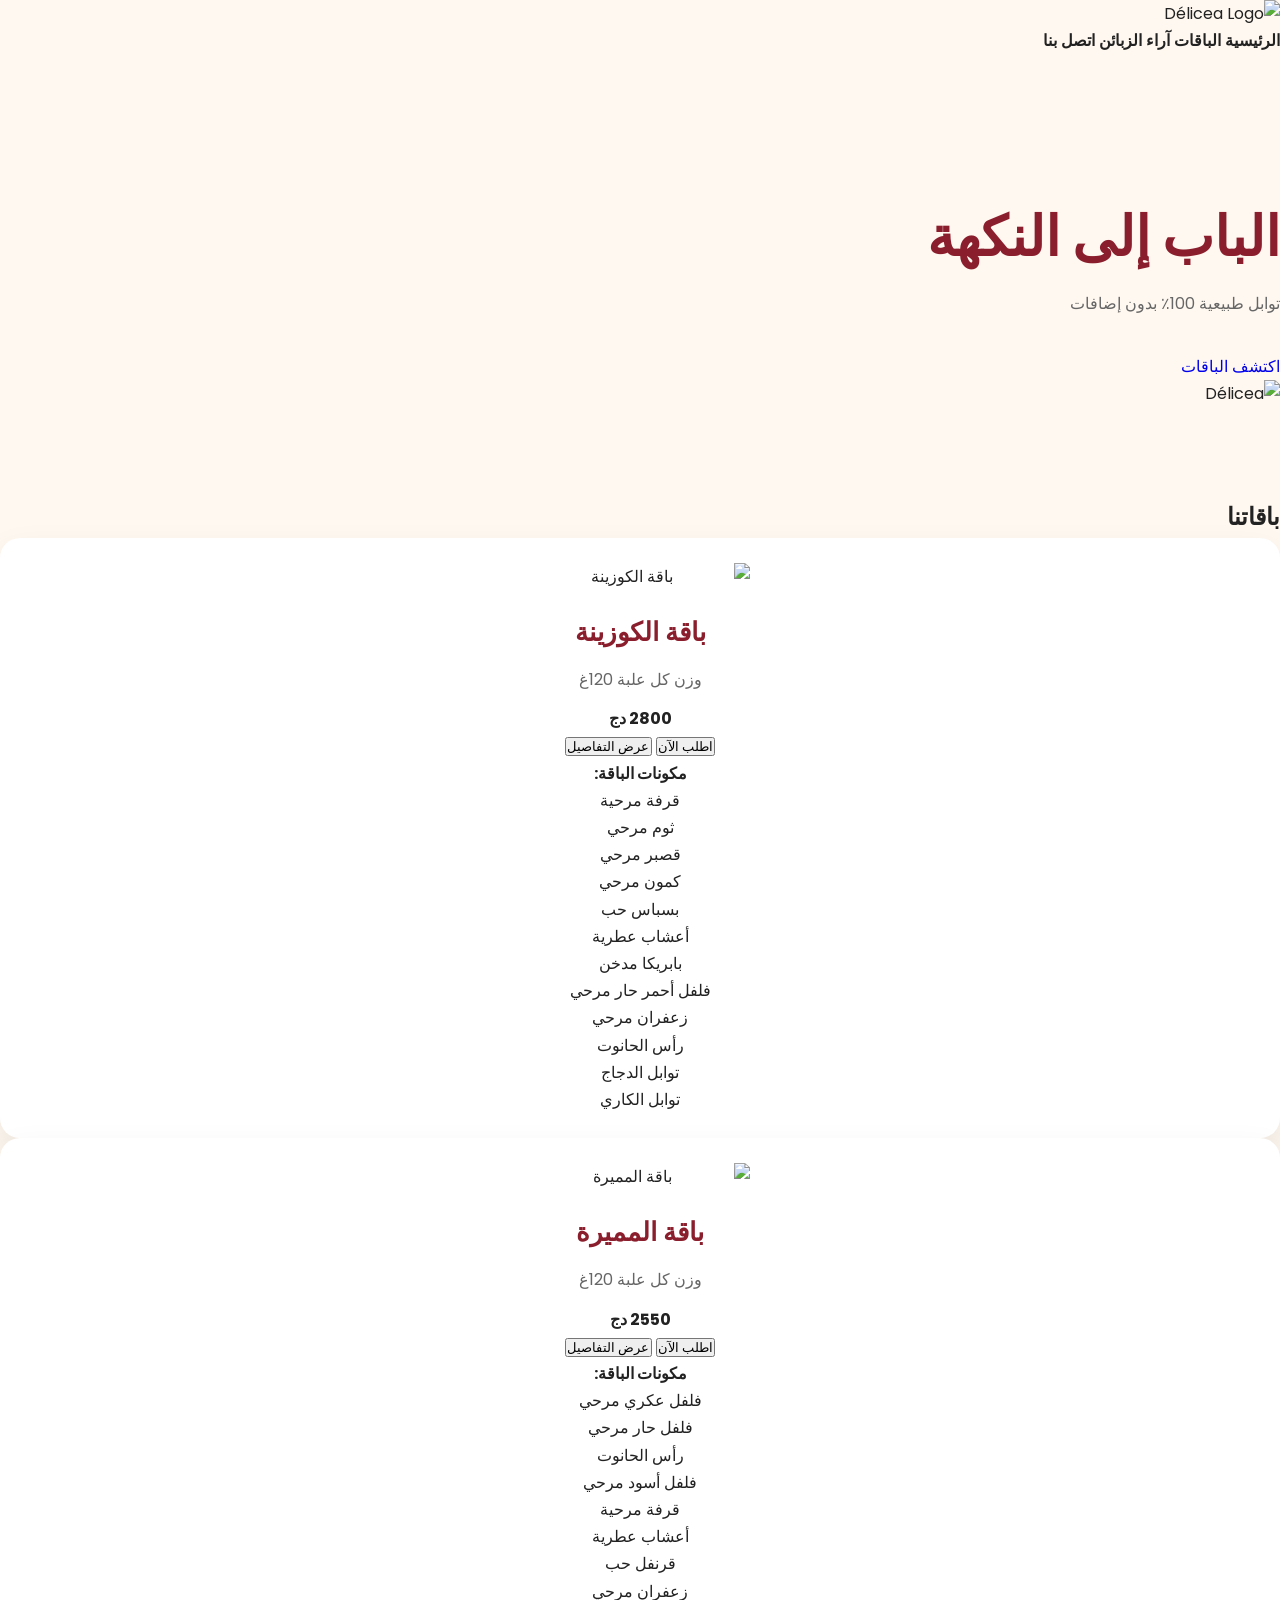
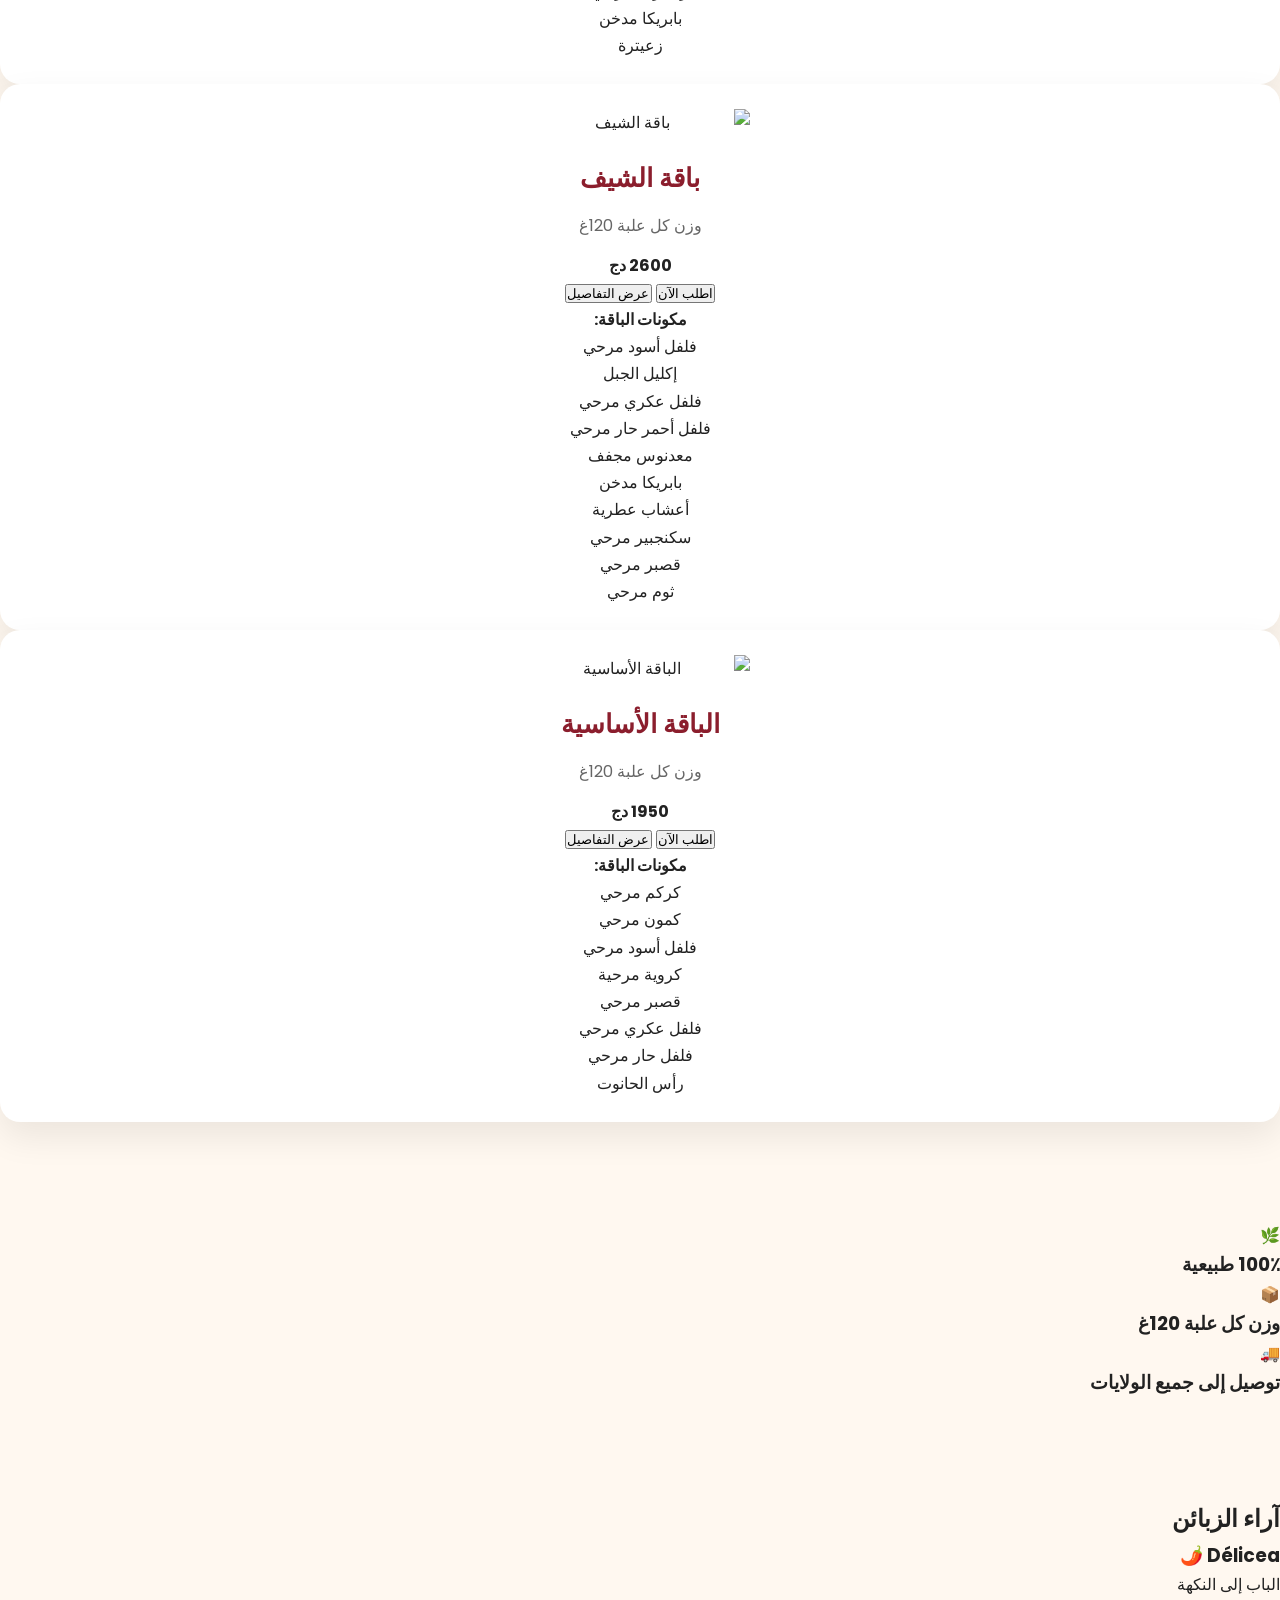
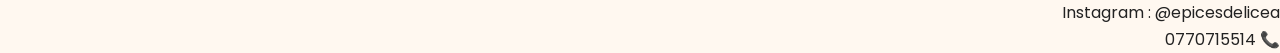
==== commit 10eba272: "Update index.html" ====
--- a/index.html
+++ b/index.html
@@ -2,305 +2,136 @@
 <html lang="ar" dir="rtl">
 
 <head>
+    <meta charset="UTF-8">
+    <meta name="viewport" content="width=device-width, initial-scale=1.0">
 
-<meta charset="UTF-8">
-<meta name="viewport" content="width=device-width, initial-scale=1.0">
+    <title>Délicea | الباب إلى النكهة</title>
 
-<title>Délicea | الباب إلى النكهة</title>
-
-<link rel="stylesheet" href="style.css">
-
+    <link rel="stylesheet" href="style.css">
 </head>
-
 
 <body>
 
+    <!-- Header -->
 
-<header class="hero">
+    <header>
 
-<div class="hero-content">
+        <div class="logo">
 
-<h1>Délicea 🌶️</h1>
+            <img src="images/logo.png" alt="Délicea Logo">
 
-<h2>الباب إلى النكهة</h2>
+        </div>
 
-<p>
-توابل طبيعية 100٪ بدون إضافات
-</p>
+        <nav>
 
+            <a href="#">الرئيسية</a>
 
-<a href="#packs" class="btn">
-اكتشف الباقات
-</a>
+            <a href="#packs">الباقات</a>
 
+            <a href="#reviews">آراء الزبائن</a>
 
-</div>
+            <a href="#contact">اتصل بنا</a>
 
-</header>
+        </nav>
+
+    </header>
 
 
 
+    <!-- Hero -->
 
+    <section class="hero">
 
-<section class="about">
+        <div class="hero-text">
 
-<h2>
-من نحن؟
-</h2>
+            <h1>الباب إلى النكهة</h1>
 
+            <p>توابل طبيعية 100٪ بدون إضافات</p>
 
-<p>
-Délicea تقدم لكم توابل مختارة بعناية
-لإضافة نكهة أصلية ومميزة لأطباقكم.
-</p>
+            <a href="#packs" class="btn">
+                اكتشف الباقات
+            </a>
 
+        </div>
 
-</section>
+        <div class="hero-image">
+
+            <img src="images/hero.jpg" alt="Délicea">
+
+        </div>
+
+    </section>
 
 
 
+    <!-- Packs -->
 
+    <section id="packs">
 
-<section class="why">
+        <h2>باقاتنا</h2>
 
-<h2>
-لماذا Délicea؟
-</h2>
+        <div id="packs-container">
 
+        </div>
 
-<div>
-
-<p>🌿 طبيعية 100٪</p>
-
-<p>🌶️ جودة ونكهة أصلية</p>
-
-<p>📦 علب 120غ</p>
-
-<p>🚚 توصيل متوفر</p>
-
-</div>
-
-
-</section>
+    </section>
 
 
 
+    <!-- Pourquoi nous -->
 
+    <section class="advantages">
 
-<section id="packs">
+        <div>
+            🌿
+            <h3>100٪ طبيعية</h3>
+        </div>
 
-<h2>
-باقاتنا
-</h2>
+        <div>
+            📦
+            <h3>وزن كل علبة 120غ</h3>
+        </div>
 
+        <div>
+            🚚
+            <h3>توصيل إلى جميع الولايات</h3>
+        </div>
 
-<div id="packs-container">
-
-</div>
-
-
-</section>
-<section id="order">
-
-<h2>
-اطلب الآن
-</h2>
-
-
-<form id="orderForm">
-
-
-<input 
-type="text" 
-id="firstname" 
-placeholder="الاسم"
-required>
-
-
-<input 
-type="text" 
-id="lastname" 
-placeholder="اللقب"
-required>
-
-
-<input 
-type="tel" 
-id="phone" 
-placeholder="رقم الهاتف"
-required>
+    </section>
 
 
 
-<select id="packSelect">
+    <!-- Avis -->
 
-<option value="">
-اختر الباقة
-</option>
+    <section id="reviews">
 
-</select>
+        <h2>آراء الزبائن</h2>
+
+        <div class="reviews-container">
+
+        </div>
+
+    </section>
 
 
 
+    <!-- Footer -->
 
-<select id="wilayaSelect">
+    <footer id="contact">
 
-<option value="">
-اختر الولاية
-</option>
+        <h3>Délicea 🌶️</h3>
 
-</select>
+        <p>الباب إلى النكهة</p>
+
+        <p>Instagram : @epicesdelicea</p>
+
+        <p>📞 0770715514</p>
+
+    </footer>
 
 
 
-
-<select id="communeSelect">
-
-<option value="">
-اختر البلدية
-</option>
-
-</select>
-
-
-
-
-
-<textarea 
-id="address" 
-placeholder="العنوان الكامل">
-</textarea>
-
-
-
-
-
-<div class="price-box">
-
-<p>
-💰 سعر الباقة :
-<span id="packPrice">
-0
-</span>
-دج
-</p>
-
-
-<p>
-🚚 التوصيل :
-<span id="deliveryPrice">
-0
-</span>
-دج
-</p>
-
-
-<p>
-💵 المجموع :
-<span id="totalPrice">
-0
-</span>
-دج
-</p>
-
-
-</div>
-
-
-
-
-
-<button 
-type="button" 
-onclick="sendOrder()">
-
-إرسال الطلب
-
-</button>
-
-
-
-</form>
-
-
-</section>
-
-
-
-
-
-
-<section class="reviews">
-
-<h2>
-آراء الزبائن ⭐
-</h2>
-
-
-<div class="review">
-⭐⭐⭐⭐⭐
-<p>
-توابل رائعة وجودة ممتازة
-</p>
-</div>
-
-
-<div class="review">
-⭐⭐⭐⭐⭐
-<p>
-وصلني الطلب والتغليف رائع
-</p>
-</div>
-
-
-</section>
-
-
-
-
-
-<a class="whatsapp"
-href="https://wa.me/213770715514">
-
-💬
-
-</a>
-
-
-
-
-
-<footer>
-
-<p>
-Délicea 🌶️
-</p>
-
-<p>
-الباب إلى النكهة
-</p>
-
-<p>
-Instagram : epicesdelicea
-</p>
-
-</footer>
-
-
-
-
-
-<script src="pack.js"></script>
-
-<script src="Wilaya.js"></script>
-
-<script src="Communes.js"></script>
-
-<script src="Delivery.js"></script>
-
-<script src="script.js"></script>
-
-
+    <script src="pack.js"></script>
 
 </body>
 
